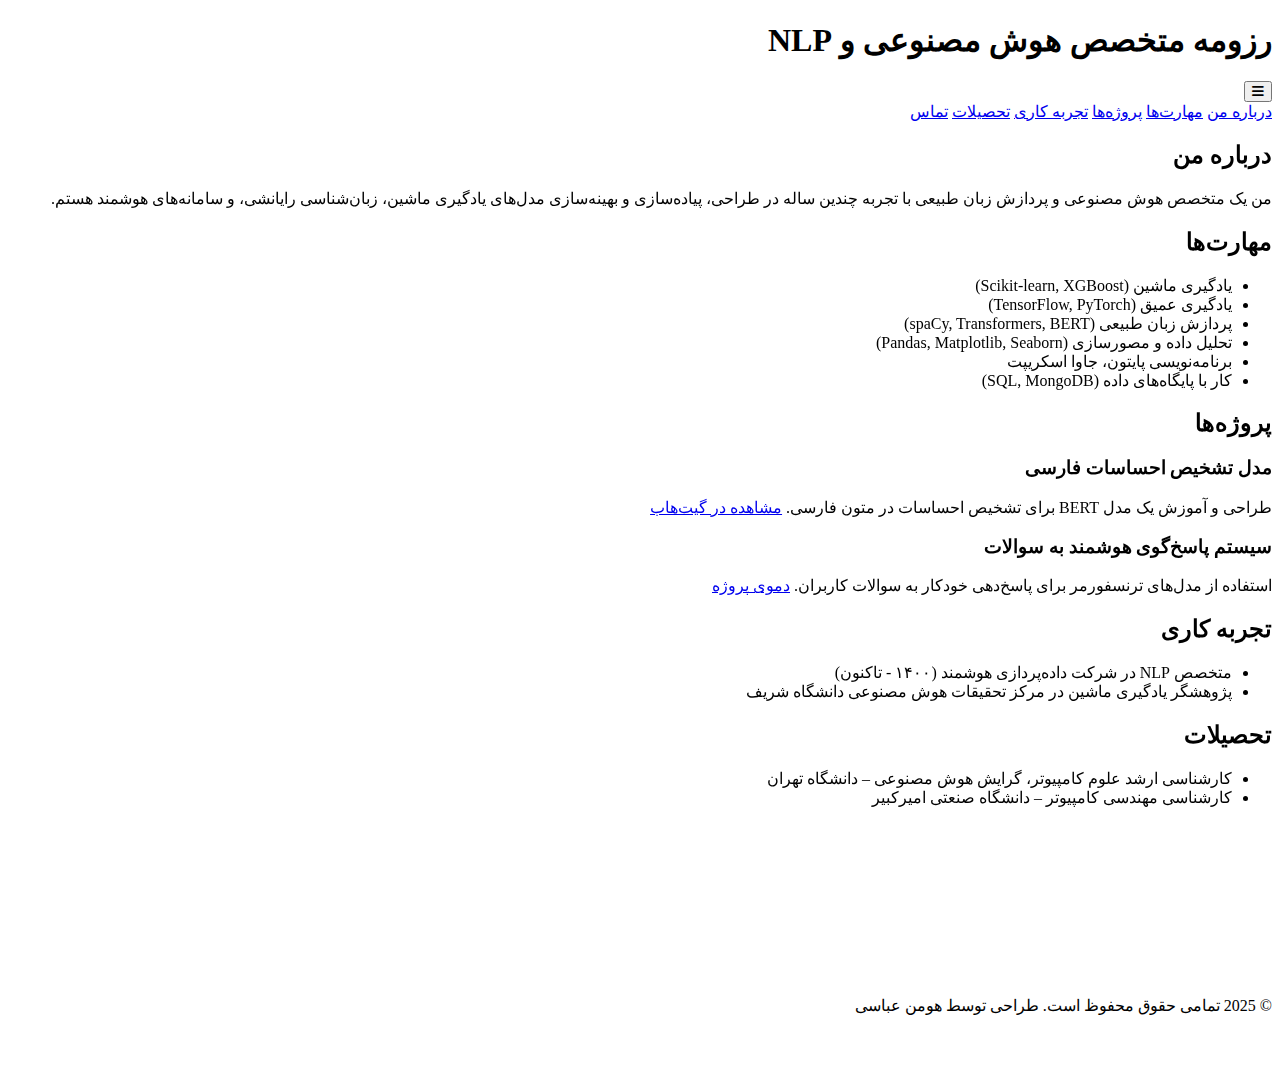
==== index.html @ de54b776 "Update index.html" ====
<!DOCTYPE html>
<html lang="fa" dir="rtl">
<head>
  <meta charset="UTF-8">
  <meta name="viewport" content="width=device-width, initial-scale=1.0">
  <meta name="description" content="رزومه حرفه‌ای متخصص هوش مصنوعی و پردازش زبان طبیعی">
  <meta name="keywords" content="رزومه، هوش مصنوعی، NLP، پردازش زبان طبیعی، متخصص">
  <meta name="author" content="متخصص هوش مصنوعی و NLP">
  <title>رزومه من | متخصص هوش مصنوعی و NLP</title>
  <link rel="icon" href="favicon.png" type="image/png">
  <link rel="stylesheet" href="./assets/css/styles.css">
  <link rel="stylesheet" href="https://cdnjs.cloudflare.com/ajax/libs/font-awesome/6.0.0/css/all.min.css">
  <link rel="stylesheet" href="https://unpkg.com/aos@2.3.1/dist/aos.css">
</head>
<body>
  <header>
    <div class="container">
      <h1>رزومه متخصص هوش مصنوعی و NLP</h1>
      <button class="menu-toggle" aria-label="باز کردن منو">
        <i class="fas fa-bars"></i>
      </button>
      <nav>
        <a href="#about">درباره من</a>
        <a href="#skills">مهارت‌ها</a>
        <a href="#projects">پروژه‌ها</a>
        <a href="#experience">تجربه کاری</a>
        <a href="#education">تحصیلات</a>
        <a href="#contact">تماس</a>
      </nav>
    </div>
  </header>

  <main>
    <section id="about" class="section" data-aos="fade-up">
      <div class="container">
        <h2>درباره من</h2>
        <p>من یک متخصص هوش مصنوعی و پردازش زبان طبیعی با تجربه چندین ساله در طراحی، پیاده‌سازی و بهینه‌سازی مدل‌های یادگیری ماشین، زبان‌شناسی رایانشی، و سامانه‌های هوشمند هستم.</p>
      </div>
    </section>

    <section id="skills" class="section" data-aos="fade-up">
      <div class="container">
        <h2>مهارت‌ها</h2>
        <ul>
          <li>یادگیری ماشین (Scikit-learn, XGBoost)</li>
          <li>یادگیری عمیق (TensorFlow, PyTorch)</li>
          <li>پردازش زبان طبیعی (spaCy, Transformers, BERT)</li>
          <li>تحلیل داده و مصورسازی (Pandas, Matplotlib, Seaborn)</li>
          <li>برنامه‌نویسی پایتون، جاوا اسکریپت</li>
          <li>کار با پایگاه‌های داده (SQL, MongoDB)</li>
        </ul>
      </div>
    </section>

    <section id="projects" class="section" data-aos="fade-up">
      <div class="container">
        <h2>پروژه‌ها</h2>
        <div class="project">
          <h3>مدل تشخیص احساسات فارسی</h3>
          <p>طراحی و آموزش یک مدل BERT برای تشخیص احساسات در متون فارسی. <a href="https://github.com/yourusername/farsi-sentiment-analysis" target="_blank">مشاهده در گیت‌هاب</a></p>
        </div>
        <div class="project">
          <h3>سیستم پاسخ‌گوی هوشمند به سوالات</h3>
          <p>استفاده از مدل‌های ترنسفورمر برای پاسخ‌دهی خودکار به سوالات کاربران. <a href="https://yourdemo.com" target="_blank">دموی پروژه</a></p>
        </div>
      </div>
    </section>

    <section id="experience" class="section" data-aos="fade-up">
      <div class="container">
        <h2>تجربه کاری</h2>
        <ul>
          <li>متخصص NLP در شرکت داده‌پردازی هوشمند (۱۴۰۰ - تاکنون)</li>
          <li>پژوهشگر یادگیری ماشین در مرکز تحقیقات هوش مصنوعی دانشگاه شریف </li>
        </ul>
      </div>
    </section>

    <section id="education" class="section" data-aos="fade-up">
      <div class="container">
        <h2>تحصیلات</h2>
        <ul>
          <li>کارشناسی ارشد علوم کامپیوتر، گرایش هوش مصنوعی – دانشگاه تهران</li>
          <li>کارشناسی مهندسی کامپیوتر – دانشگاه صنعتی امیرکبیر</li>
        </ul>
      </div>
    </section>

    <section id="contact" class="section" data-aos="fade-up">
      <div class="container">
        <h2>تماس با من</h2>
        <form action="https://formspree.io/f/your-form-id" method="POST">
          <input type="text" name="name" placeholder="نام شما" required>
          <input type="email" name="email" placeholder="ایمیل" required>
          <textarea name="message" rows="5" placeholder="پیام شما..." required></textarea>
          <button type="submit">ارسال پیام</button>
        </form>
        <div class="socials">
          <a href="https://linkedin.com/in/yourprofile" target="_blank"><i class="fab fa-linkedin"></i></a>
          <a href="https://github.com/yourusername" target="_blank"><i class="fab fa-github"></i></a>
          <a href="https://twitter.com/yourusername" target="_blank"><i class="fab fa-twitter"></i></a>
        </div>
      </div>
    </section>
  </main>

  <footer>
    <div class="container">
      <p>© 2025 تمامی حقوق محفوظ است. طراحی توسط هومن عباسی</p>
    </div>
  </footer>

  <script src="https://unpkg.com/aos@2.3.1/dist/aos.js"></script>
  <script>
    AOS.init();
    const toggle = document.querySelector('.menu-toggle');
    const nav = document.querySelector('nav');
    toggle.addEventListener('click', () => {
      nav.classList.toggle('active');
    });
  </script>
</body>
</html>
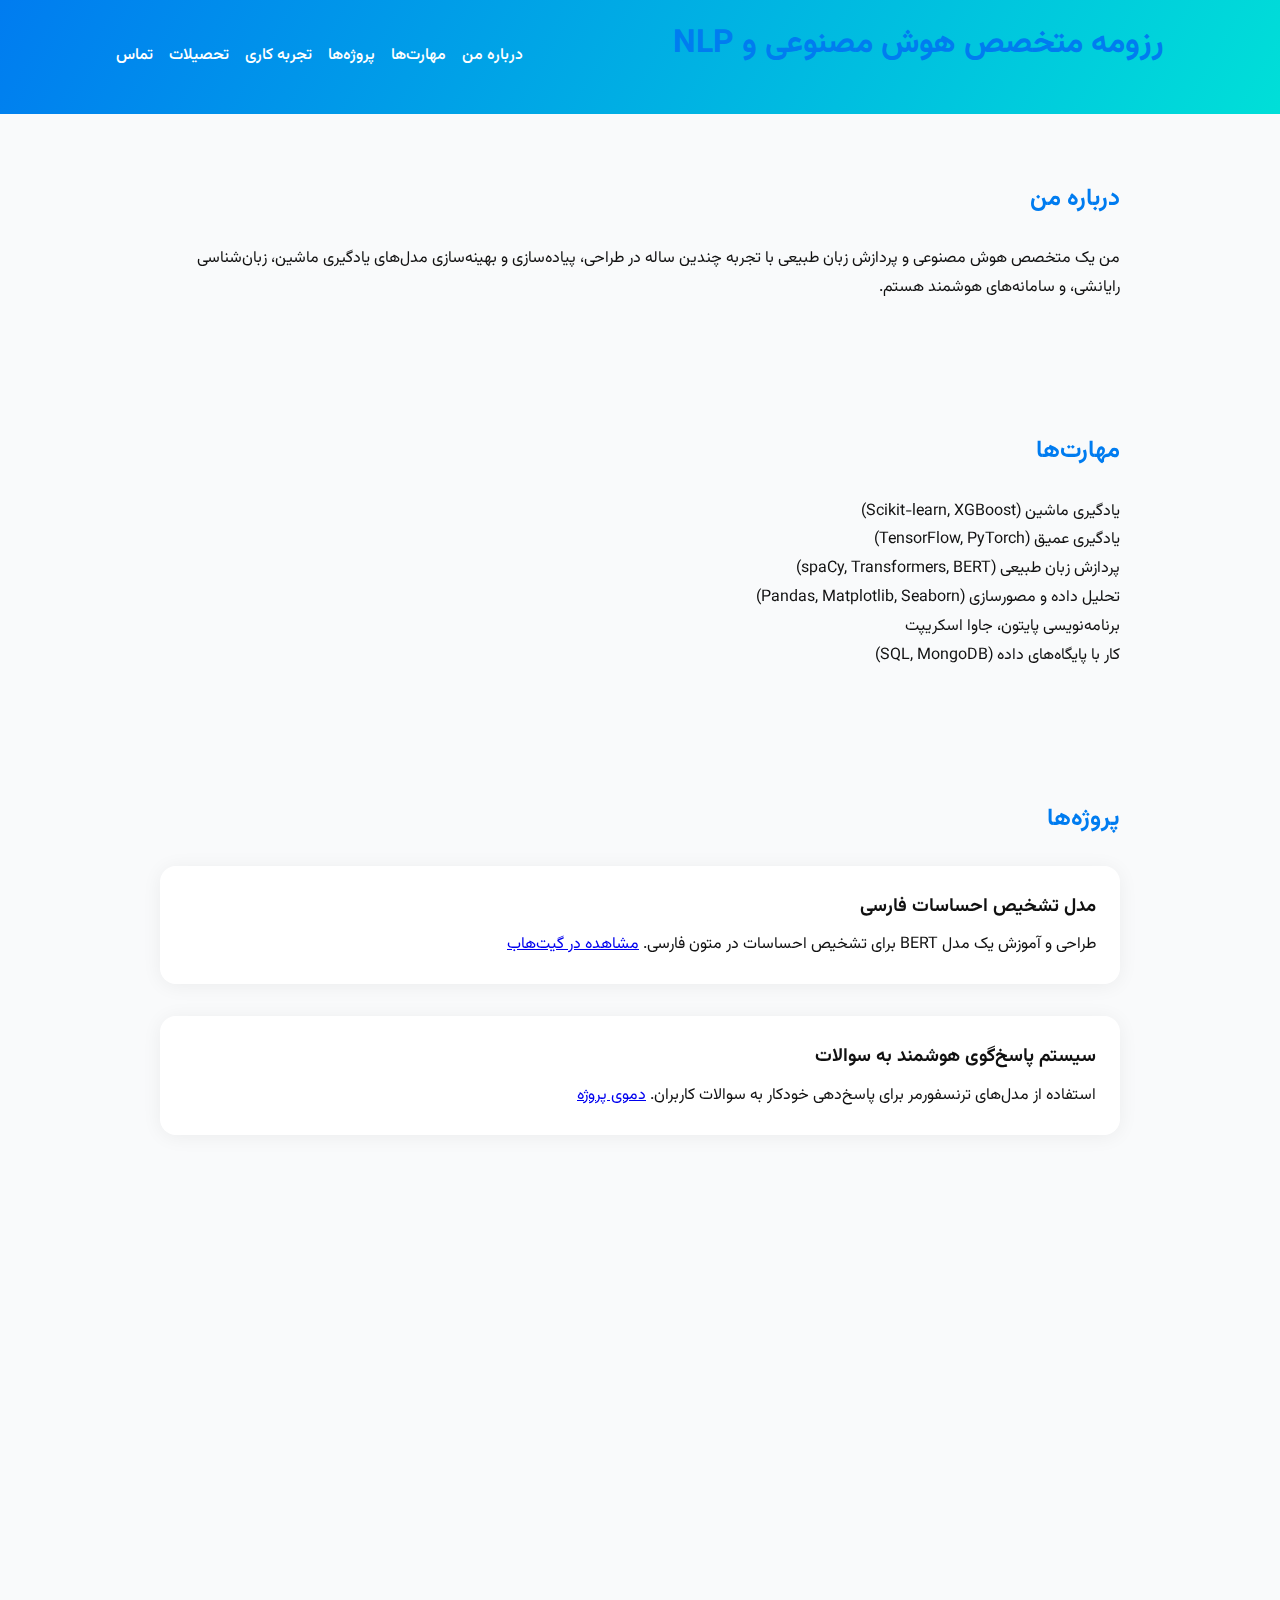
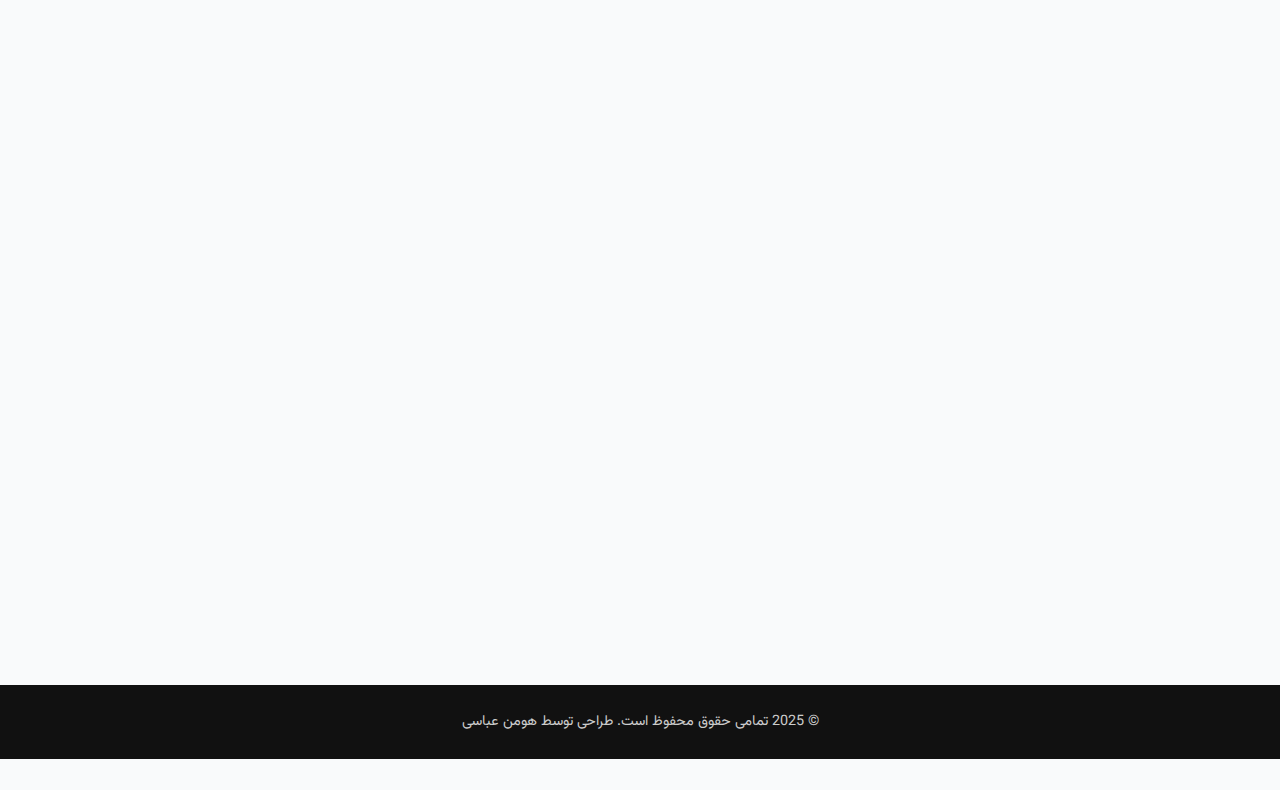
==== commit 0a584d12: "Update index.html" ====
--- a/index.html
+++ b/index.html
@@ -8,7 +8,7 @@
   <meta name="author" content="متخصص هوش مصنوعی و NLP">
   <title>رزومه من | متخصص هوش مصنوعی و NLP</title>
   <link rel="icon" href="favicon.png" type="image/png">
-  <link rel="stylesheet" href="./assets/css/styles.css">
+  <link rel="stylesheet" href="./assets/css/style.css">
   <link rel="stylesheet" href="https://cdnjs.cloudflare.com/ajax/libs/font-awesome/6.0.0/css/all.min.css">
   <link rel="stylesheet" href="https://unpkg.com/aos@2.3.1/dist/aos.css">
 </head>
--- a/assets/css/style.css
+++ b/assets/css/style.css
@@ -0,0 +1,162 @@
+@import url('https://fonts.googleapis.com/css2?family=Vazirmatn:wght@300;500;700&display=swap');
+
+* {
+  margin: 0;
+  padding: 0;
+  box-sizing: border-box;
+  direction: rtl;
+}
+
+body {
+  font-family: 'Vazirmatn', sans-serif;
+  line-height: 1.8;
+  background: #f9fafb;
+  color: #111;
+  overflow-x: hidden;
+}
+
+header {
+  background: linear-gradient(120deg, #007cf0, #00dfd8);
+  color: white;
+  padding: 1rem 0;
+  position: sticky;
+  top: 0;
+  z-index: 1000;
+}
+
+header .container {
+  display: flex;
+  justify-content: space-between;
+  align-items: center;
+  max-width: 1080px;
+  margin: auto;
+  padding: 0 1rem;
+}
+
+.menu-toggle {
+  background: none;
+  border: none;
+  color: white;
+  font-size: 1.5rem;
+  display: none;
+}
+
+nav {
+  display: flex;
+  gap: 1rem;
+}
+
+nav a {
+  color: white;
+  text-decoration: none;
+  font-weight: 500;
+  transition: color 0.3s ease;
+}
+
+nav a:hover {
+  color: #000;
+}
+
+.section {
+  padding: 4rem 1rem;
+}
+
+.container {
+  max-width: 960px;
+  margin: auto;
+}
+
+h1, h2 {
+  margin-bottom: 1.5rem;
+  color: #007cf0;
+}
+
+ul {
+  list-style: none;
+  padding: 0;
+}
+
+.project {
+  background: #fff;
+  padding: 1.5rem;
+  border-radius: 16px;
+  box-shadow: 0 2px 20px rgba(0,0,0,0.06);
+  margin-bottom: 2rem;
+}
+
+.project h3 {
+  margin-bottom: 0.5rem;
+}
+
+form {
+  display: flex;
+  flex-direction: column;
+  gap: 1rem;
+}
+
+input, textarea {
+  padding: 0.75rem;
+  border-radius: 8px;
+  border: 1px solid #ccc;
+  font-size: 1rem;
+}
+
+button {
+  padding: 0.75rem;
+  background: #007cf0;
+  color: white;
+  border: none;
+  border-radius: 8px;
+  font-size: 1rem;
+  transition: background 0.3s ease;
+  cursor: pointer;
+}
+
+button:hover {
+  background: #005fcc;
+}
+
+.socials {
+  margin-top: 1rem;
+}
+
+.socials a {
+  font-size: 1.5rem;
+  color: #007cf0;
+  margin-left: 1rem;
+  transition: color 0.3s ease;
+}
+
+.socials a:hover {
+  color: #005fcc;
+}
+
+footer {
+  background: #111;
+  color: #ccc;
+  padding: 1.5rem 0;
+  text-align: center;
+  font-size: 0.9rem;
+}
+
+/* Responsive */
+@media screen and (max-width: 768px) {
+  nav {
+    display: none;
+    flex-direction: column;
+    background: #007cf0;
+    position: absolute;
+    top: 60px;
+    right: 0;
+    width: 100%;
+    padding: 1rem;
+  }
+
+  nav.active {
+    display: flex;
+  }
+
+  .menu-toggle {
+    display: block;
+  }
+}
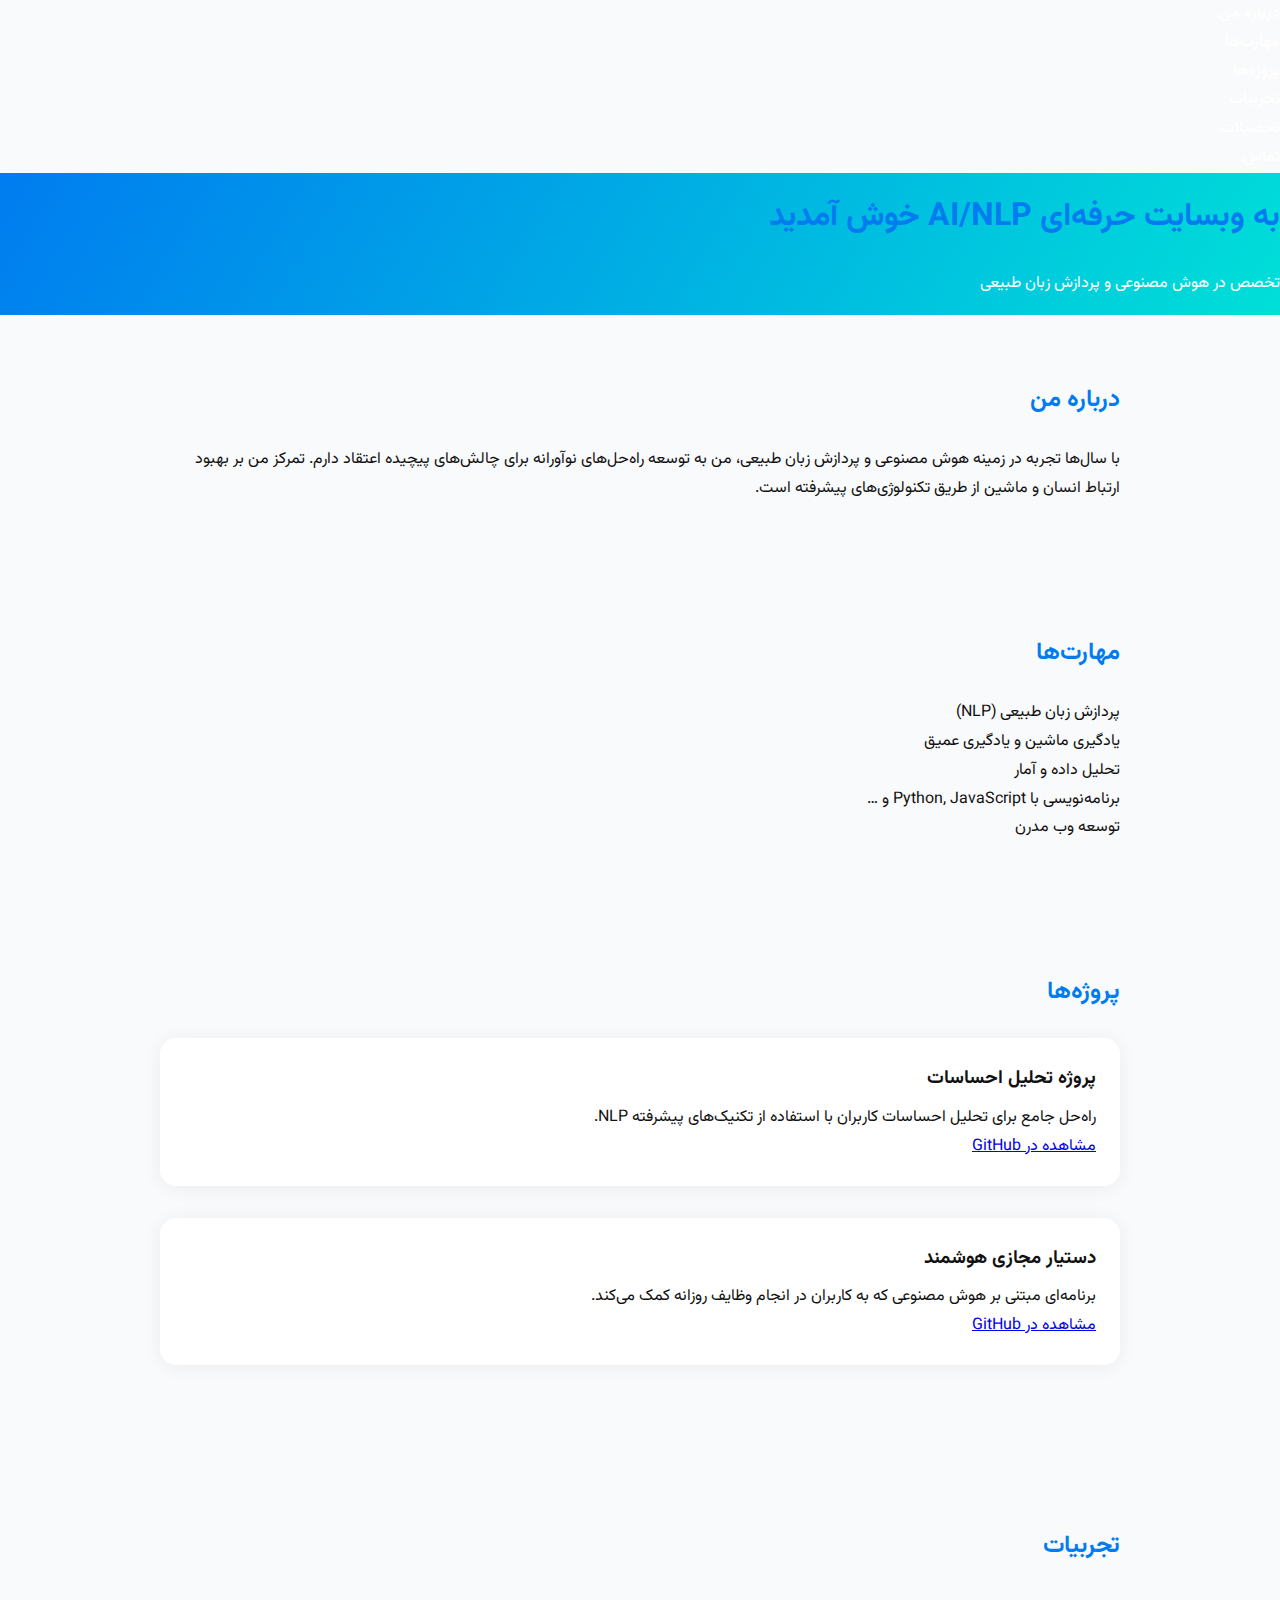
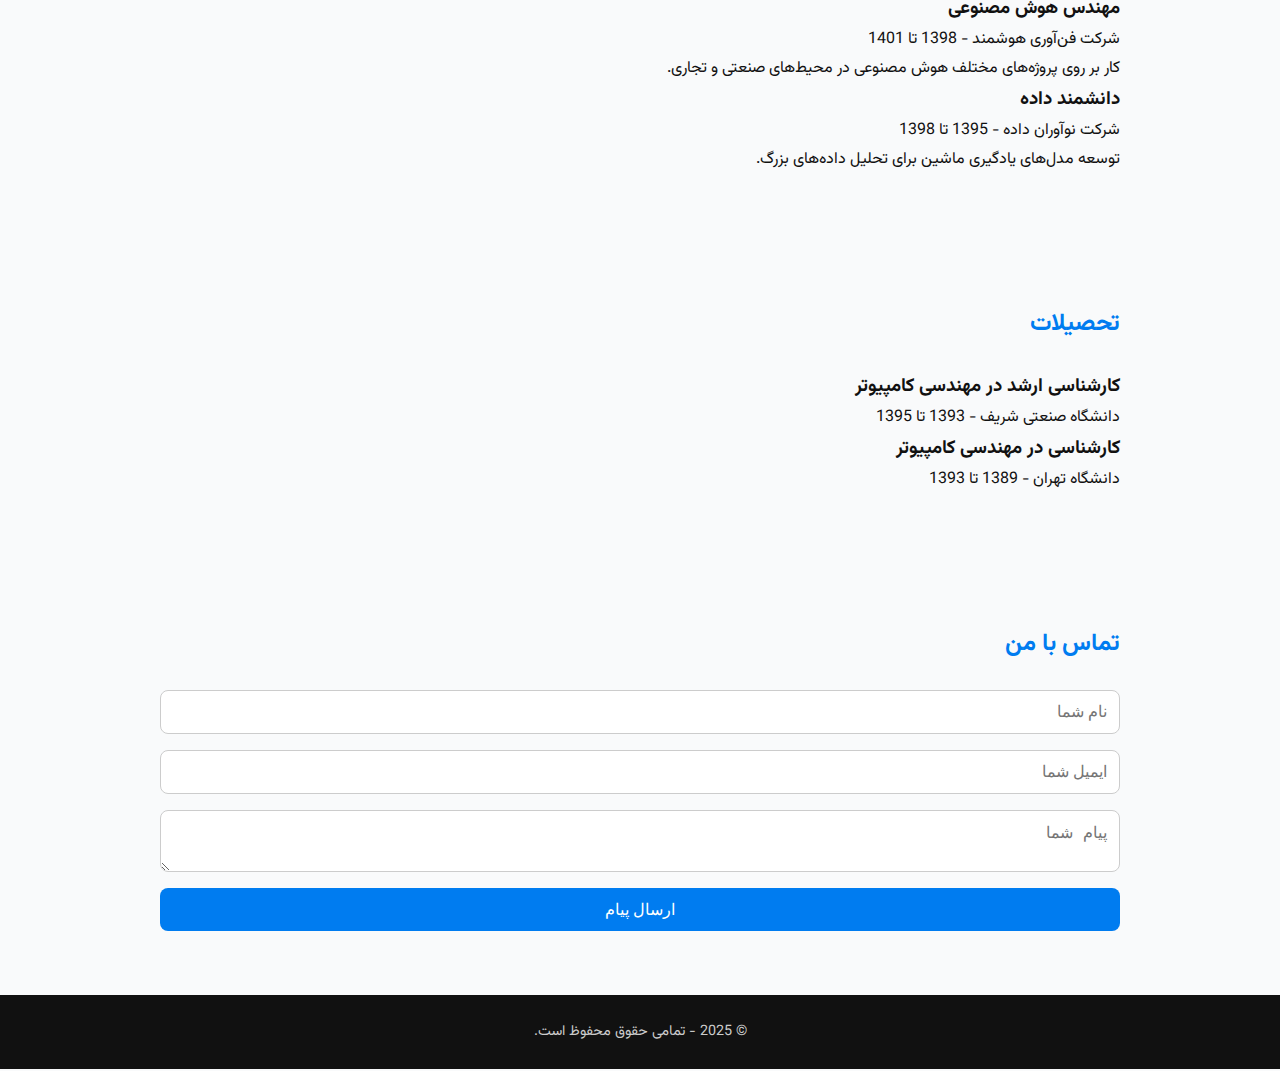
==== commit e2f98d39: "Update index.html" ====
--- a/index.html
+++ b/index.html
@@ -1,123 +1,124 @@
-<!DOCTYPE html>
+
+  <!DOCTYPE html>
 <html lang="fa" dir="rtl">
 <head>
   <meta charset="UTF-8">
   <meta name="viewport" content="width=device-width, initial-scale=1.0">
-  <meta name="description" content="رزومه حرفه‌ای متخصص هوش مصنوعی و پردازش زبان طبیعی">
-  <meta name="keywords" content="رزومه، هوش مصنوعی، NLP، پردازش زبان طبیعی، متخصص">
-  <meta name="author" content="متخصص هوش مصنوعی و NLP">
-  <title>رزومه من | متخصص هوش مصنوعی و NLP</title>
-  <link rel="icon" href="favicon.png" type="image/png">
+  <meta name="description" content="وبسایت رزومه تخصصی در زمینه هوش مصنوعی و پردازش زبان طبیعی">
+  <title>رزومه - تخصص AI/NLP</title>
   <link rel="stylesheet" href="./assets/css/style.css">
-  <link rel="stylesheet" href="https://cdnjs.cloudflare.com/ajax/libs/font-awesome/6.0.0/css/all.min.css">
-  <link rel="stylesheet" href="https://unpkg.com/aos@2.3.1/dist/aos.css">
 </head>
 <body>
-  <header>
-    <div class="container">
-      <h1>رزومه متخصص هوش مصنوعی و NLP</h1>
-      <button class="menu-toggle" aria-label="باز کردن منو">
-        <i class="fas fa-bars"></i>
-      </button>
-      <nav>
-        <a href="#about">درباره من</a>
-        <a href="#skills">مهارت‌ها</a>
-        <a href="#projects">پروژه‌ها</a>
-        <a href="#experience">تجربه کاری</a>
-        <a href="#education">تحصیلات</a>
-        <a href="#contact">تماس</a>
-      </nav>
+  <!-- نوار ناوبری -->
+  <nav id="navbar">
+    <ul>
+      <li><a href="#about">درباره من</a></li>
+      <li><a href="#skills">مهارت‌ها</a></li>
+      <li><a href="#projects">پروژه‌ها</a></li>
+      <li><a href="#experience">تجربیات</a></li>
+      <li><a href="#education">تحصیلات</a></li>
+      <li><a href="#contact">تماس</a></li>
+    </ul>
+  </nav>
+
+  <!-- بخش Header با افکت Parallax -->
+  <header id="header">
+    <div class="header-content">
+      <h1>به وبسایت حرفه‌ای AI/NLP خوش آمدید</h1>
+      <p>تخصص در هوش مصنوعی و پردازش زبان طبیعی</p>
     </div>
   </header>
 
-  <main>
-    <section id="about" class="section" data-aos="fade-up">
-      <div class="container">
-        <h2>درباره من</h2>
-        <p>من یک متخصص هوش مصنوعی و پردازش زبان طبیعی با تجربه چندین ساله در طراحی، پیاده‌سازی و بهینه‌سازی مدل‌های یادگیری ماشین، زبان‌شناسی رایانشی، و سامانه‌های هوشمند هستم.</p>
+  <!-- بخش درباره من -->
+  <section id="about" class="section fade-in">
+    <div class="container">
+      <h2>درباره من</h2>
+      <p>با سال‌ها تجربه در زمینه هوش مصنوعی و پردازش زبان طبیعی، من به توسعه راه‌حل‌های نوآورانه برای چالش‌های پیچیده اعتقاد دارم. تمرکز من بر بهبود ارتباط انسان و ماشین از طریق تکنولوژی‌های پیشرفته است.</p>
+    </div>
+  </section>
+
+  <!-- بخش مهارت‌ها -->
+  <section id="skills" class="section fade-in">
+    <div class="container">
+      <h2>مهارت‌ها</h2>
+      <ul>
+        <li>پردازش زبان طبیعی (NLP)</li>
+        <li>یادگیری ماشین و یادگیری عمیق</li>
+        <li>تحلیل داده و آمار</li>
+        <li>برنامه‌نویسی با Python, JavaScript و …</li>
+        <li>توسعه وب مدرن</li>
+      </ul>
+    </div>
+  </section>
+
+  <!-- بخش پروژه‌ها -->
+  <section id="projects" class="section fade-in">
+    <div class="container">
+      <h2>پروژه‌ها</h2>
+      <div class="project">
+        <h3>پروژه تحلیل احساسات</h3>
+        <p>راه‌حل جامع برای تحلیل احساسات کاربران با استفاده از تکنیک‌های پیشرفته NLP.</p>
+        <a href="https://github.com/username/project1" target="_blank">مشاهده در GitHub</a>
       </div>
-    </section>
+      <div class="project">
+        <h3>دستیار مجازی هوشمند</h3>
+        <p>برنامه‌ای مبتنی بر هوش مصنوعی که به کاربران در انجام وظایف روزانه کمک می‌کند.</p>
+        <a href="https://github.com/username/project2" target="_blank">مشاهده در GitHub</a>
+      </div>
+    </div>
+  </section>
 
-    <section id="skills" class="section" data-aos="fade-up">
-      <div class="container">
-        <h2>مهارت‌ها</h2>
-        <ul>
-          <li>یادگیری ماشین (Scikit-learn, XGBoost)</li>
-          <li>یادگیری عمیق (TensorFlow, PyTorch)</li>
-          <li>پردازش زبان طبیعی (spaCy, Transformers, BERT)</li>
-          <li>تحلیل داده و مصورسازی (Pandas, Matplotlib, Seaborn)</li>
-          <li>برنامه‌نویسی پایتون، جاوا اسکریپت</li>
-          <li>کار با پایگاه‌های داده (SQL, MongoDB)</li>
-        </ul>
+  <!-- بخش تجربیات -->
+  <section id="experience" class="section fade-in">
+    <div class="container">
+      <h2>تجربیات</h2>
+      <div class="experience-item">
+        <h3>مهندس هوش مصنوعی</h3>
+        <span>شرکت فن‌آوری هوشمند - 1398 تا 1401</span>
+        <p>کار بر روی پروژه‌های مختلف هوش مصنوعی در محیط‌های صنعتی و تجاری.</p>
       </div>
-    </section>
+      <div class="experience-item">
+        <h3>دانشمند داده</h3>
+        <span>شرکت نوآوران داده - 1395 تا 1398</span>
+        <p>توسعه مدل‌های یادگیری ماشین برای تحلیل داده‌های بزرگ.</p>
+      </div>
+    </div>
+  </section>
 
-    <section id="projects" class="section" data-aos="fade-up">
-      <div class="container">
-        <h2>پروژه‌ها</h2>
-        <div class="project">
-          <h3>مدل تشخیص احساسات فارسی</h3>
-          <p>طراحی و آموزش یک مدل BERT برای تشخیص احساسات در متون فارسی. <a href="https://github.com/yourusername/farsi-sentiment-analysis" target="_blank">مشاهده در گیت‌هاب</a></p>
-        </div>
-        <div class="project">
-          <h3>سیستم پاسخ‌گوی هوشمند به سوالات</h3>
-          <p>استفاده از مدل‌های ترنسفورمر برای پاسخ‌دهی خودکار به سوالات کاربران. <a href="https://yourdemo.com" target="_blank">دموی پروژه</a></p>
-        </div>
+  <!-- بخش تحصیلات -->
+  <section id="education" class="section fade-in">
+    <div class="container">
+      <h2>تحصیلات</h2>
+      <div class="education-item">
+        <h3>کارشناسی ارشد در مهندسی کامپیوتر</h3>
+        <span>دانشگاه صنعتی شریف - 1393 تا 1395</span>
       </div>
-    </section>
+      <div class="education-item">
+        <h3>کارشناسی در مهندسی کامپیوتر</h3>
+        <span>دانشگاه تهران - 1389 تا 1393</span>
+      </div>
+    </div>
+  </section>
 
-    <section id="experience" class="section" data-aos="fade-up">
-      <div class="container">
-        <h2>تجربه کاری</h2>
-        <ul>
-          <li>متخصص NLP در شرکت داده‌پردازی هوشمند (۱۴۰۰ - تاکنون)</li>
-          <li>پژوهشگر یادگیری ماشین در مرکز تحقیقات هوش مصنوعی دانشگاه شریف </li>
-        </ul>
-      </div>
-    </section>
+  <!-- بخش تماس -->
+  <section id="contact" class="section fade-in">
+    <div class="container">
+      <h2>تماس با من</h2>
+      <form id="contact-form">
+        <input type="text" id="name" name="name" placeholder="نام شما" required>
+        <input type="email" id="email" name="email" placeholder="ایمیل شما" required>
+        <textarea id="message" name="message" placeholder="پیام شما" required></textarea>
+        <button type="submit">ارسال پیام</button>
+      </form>
+      <div id="form-response"></div>
+    </div>
+  </section>
 
-    <section id="education" class="section" data-aos="fade-up">
-      <div class="container">
-        <h2>تحصیلات</h2>
-        <ul>
-          <li>کارشناسی ارشد علوم کامپیوتر، گرایش هوش مصنوعی – دانشگاه تهران</li>
-          <li>کارشناسی مهندسی کامپیوتر – دانشگاه صنعتی امیرکبیر</li>
-        </ul>
-      </div>
-    </section>
-
-    <section id="contact" class="section" data-aos="fade-up">
-      <div class="container">
-        <h2>تماس با من</h2>
-        <form action="https://formspree.io/f/your-form-id" method="POST">
-          <input type="text" name="name" placeholder="نام شما" required>
-          <input type="email" name="email" placeholder="ایمیل" required>
-          <textarea name="message" rows="5" placeholder="پیام شما..." required></textarea>
-          <button type="submit">ارسال پیام</button>
-        </form>
-        <div class="socials">
-          <a href="https://linkedin.com/in/yourprofile" target="_blank"><i class="fab fa-linkedin"></i></a>
-          <a href="https://github.com/yourusername" target="_blank"><i class="fab fa-github"></i></a>
-          <a href="https://twitter.com/yourusername" target="_blank"><i class="fab fa-twitter"></i></a>
-        </div>
-      </div>
-    </section>
-  </main>
-
+  <!-- فوتر -->
   <footer>
-    <div class="container">
-      <p>© 2025 تمامی حقوق محفوظ است. طراحی توسط هومن عباسی</p>
-    </div>
+    <p>&copy; 2025 - تمامی حقوق محفوظ است.</p>
   </footer>
 
-  <script src="https://unpkg.com/aos@2.3.1/dist/aos.js"></script>
-  <script>
-    AOS.init();
-    const toggle = document.querySelector('.menu-toggle');
-    const nav = document.querySelector('nav');
-    toggle.addEventListener('click', () => {
-      nav.classList.toggle('active');
-    });
-  </script>
+  <script src="./assets/js/script.js"></script>
 </body>
 </html>
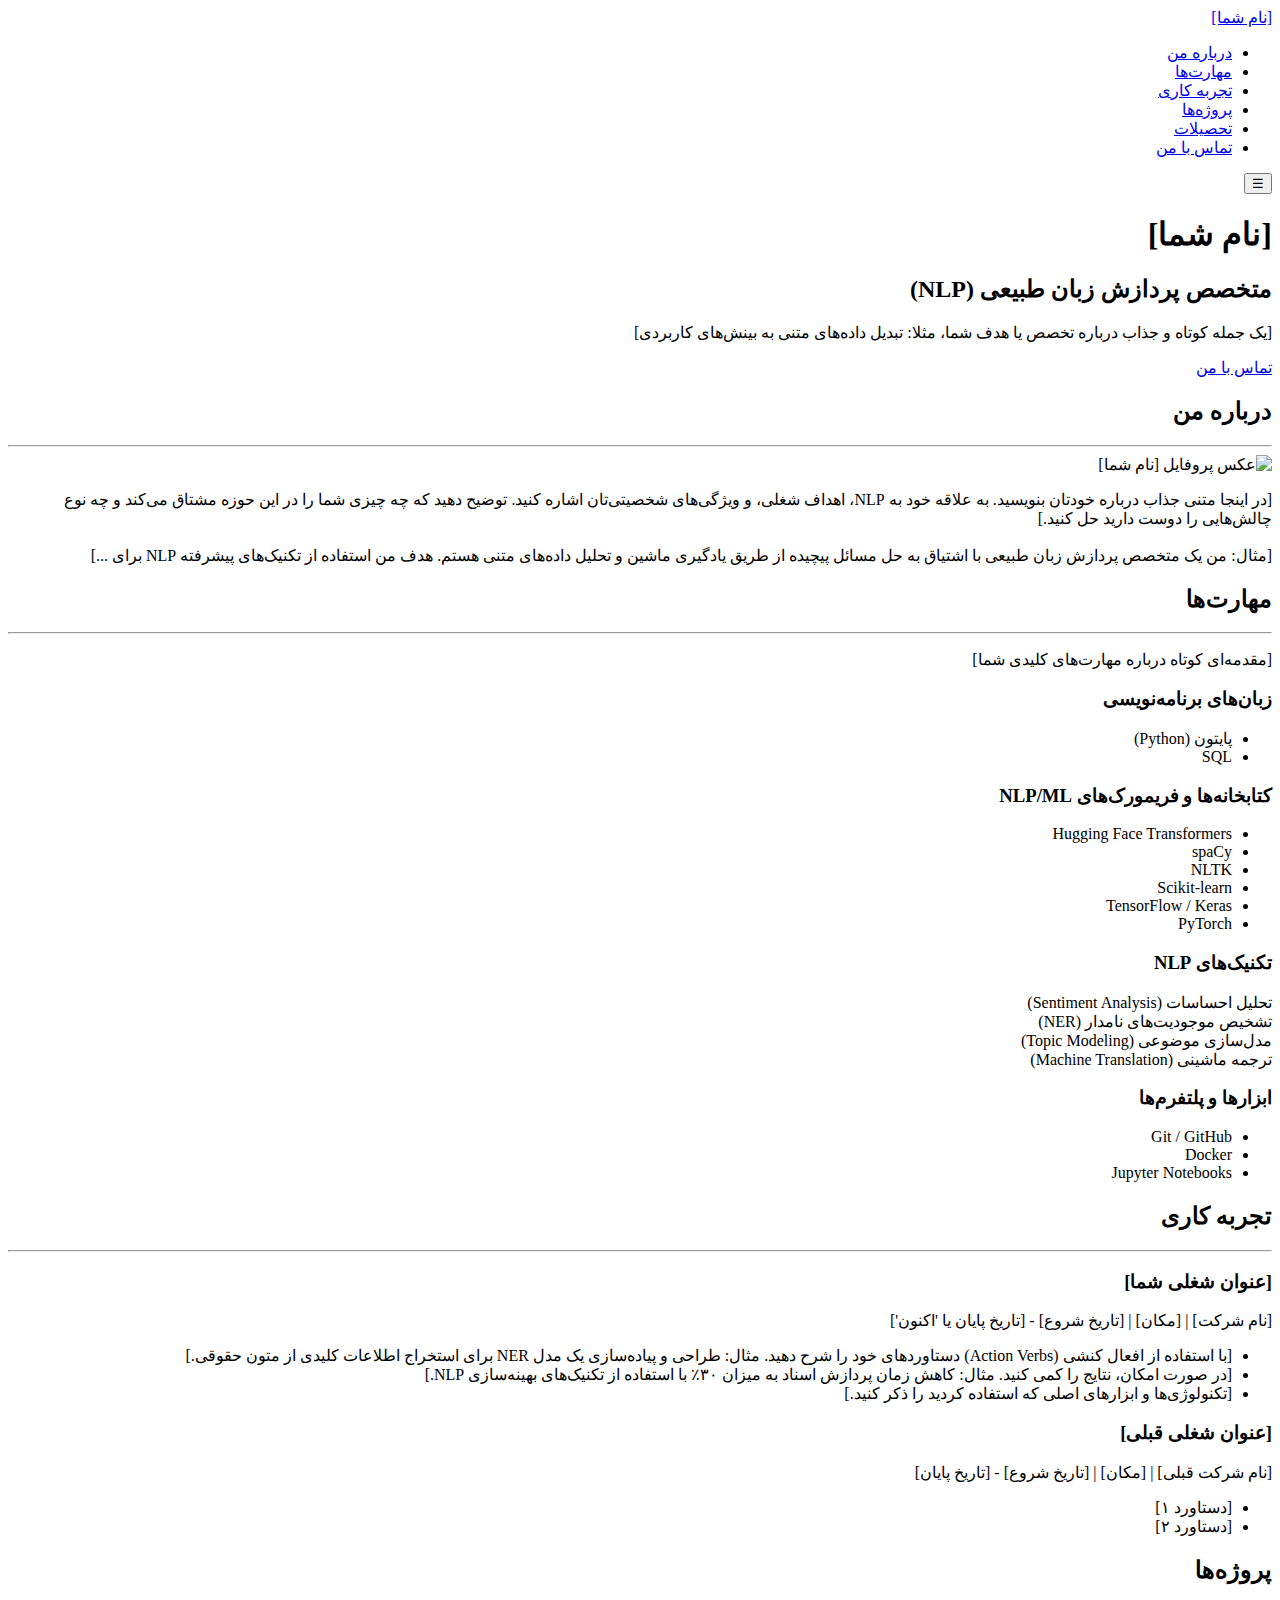
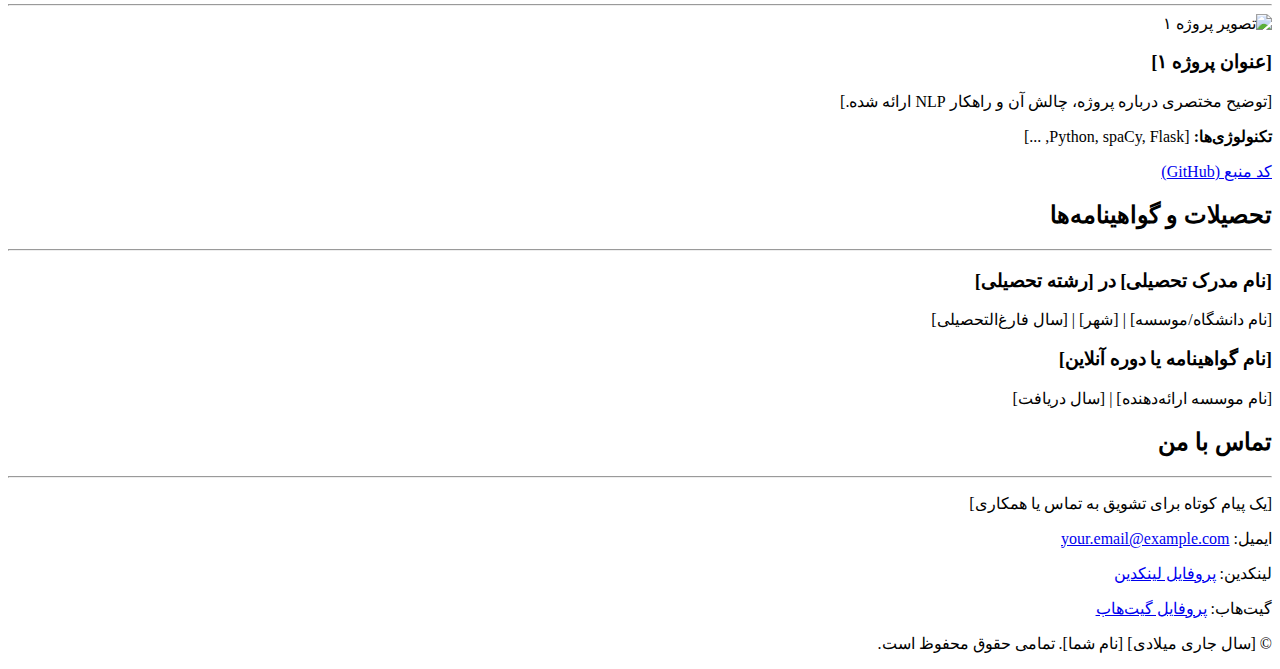
==== commit 2323b852: "Update index.html" ====
--- a/index.html
+++ b/index.html
@@ -1,124 +1,198 @@
+<!DOCTYPE html>
+<html lang="fa" dir="rtl">  <head>
+    <meta charset="UTF-8">
+    <meta name="viewport" content="width=device-width, initial-scale=1.0">
+    <meta name="description" content="رزومه آنلاین [نام شما]، متخصص پردازش زبان طبیعی (NLP). شامل مهارت‌ها، تجربیات کاری، پروژه‌ها و تحصیلات.">
+    <meta name="keywords" content="رزومه, NLP, پردازش زبان طبیعی, یادگیری ماشین, پایتون, [نام شما], هوش مصنوعی">
+    <title>رزومه [نام شما] - متخصص NLP</title>
+    <link rel="stylesheet" href="https://cdn.jsdelivr.net/gh/rastikerdar/vazirmatn@v33.003/Vazirmatn-font-face.css"> <link rel="stylesheet" href="style.css">
+    </head>
 
-  <!DOCTYPE html>
-<html lang="fa" dir="rtl">
-<head>
-  <meta charset="UTF-8">
-  <meta name="viewport" content="width=device-width, initial-scale=1.0">
-  <meta name="description" content="وبسایت رزومه تخصصی در زمینه هوش مصنوعی و پردازش زبان طبیعی">
-  <title>رزومه - تخصص AI/NLP</title>
-  <link rel="stylesheet" href="./assets/css/style.css">
-</head>
 <body>
-  <!-- نوار ناوبری -->
-  <nav id="navbar">
-    <ul>
-      <li><a href="#about">درباره من</a></li>
-      <li><a href="#skills">مهارت‌ها</a></li>
-      <li><a href="#projects">پروژه‌ها</a></li>
-      <li><a href="#experience">تجربیات</a></li>
-      <li><a href="#education">تحصیلات</a></li>
-      <li><a href="#contact">تماس</a></li>
-    </ul>
-  </nav>
 
-  <!-- بخش Header با افکت Parallax -->
-  <header id="header">
-    <div class="header-content">
-      <h1>به وبسایت حرفه‌ای AI/NLP خوش آمدید</h1>
-      <p>تخصص در هوش مصنوعی و پردازش زبان طبیعی</p>
-    </div>
-  </header>
+    <header id="header">
+        <nav>
+            <div class="container">
+                <a href="#" class="logo">[نام شما]</a>
+                <ul class="nav-links">
+                    <li><a href="#about">درباره من</a></li>
+                    <li><a href="#skills">مهارت‌ها</a></li>
+                    <li><a href="#experience">تجربه کاری</a></li>
+                    <li><a href="#projects">پروژه‌ها</a></li>
+                    <li><a href="#education">تحصیلات</a></li>
+                    <li><a href="#contact">تماس با من</a></li>
+                </ul>
+                <button class="menu-toggle">☰</button>
+            </div>
+        </nav>
+    </header>
 
-  <!-- بخش درباره من -->
-  <section id="about" class="section fade-in">
-    <div class="container">
-      <h2>درباره من</h2>
-      <p>با سال‌ها تجربه در زمینه هوش مصنوعی و پردازش زبان طبیعی، من به توسعه راه‌حل‌های نوآورانه برای چالش‌های پیچیده اعتقاد دارم. تمرکز من بر بهبود ارتباط انسان و ماشین از طریق تکنولوژی‌های پیشرفته است.</p>
-    </div>
-  </section>
+    <main>
+        <section id="hero" class="hero-section">
+            <div class="container">
+                <h1>[نام شما]</h1>
+                <h2>متخصص پردازش زبان طبیعی (NLP)</h2>
+                <p class="tagline">[یک جمله کوتاه و جذاب درباره تخصص یا هدف شما، مثلا: تبدیل داده‌های متنی به بینش‌های کاربردی]</p>
+                <a href="#contact" class="btn btn-primary">تماس با من</a>
+                </div>
+        </section>
 
-  <!-- بخش مهارت‌ها -->
-  <section id="skills" class="section fade-in">
-    <div class="container">
-      <h2>مهارت‌ها</h2>
-      <ul>
-        <li>پردازش زبان طبیعی (NLP)</li>
-        <li>یادگیری ماشین و یادگیری عمیق</li>
-        <li>تحلیل داده و آمار</li>
-        <li>برنامه‌نویسی با Python, JavaScript و …</li>
-        <li>توسعه وب مدرن</li>
-      </ul>
-    </div>
-  </section>
+        <section id="about" class="content-section">
+            <div class="container">
+                <h2><i class="fas fa-user"></i> درباره من</h2> <hr/>
+                <div class="about-content">
+                    <img src="assets/images/profile.jpg" alt="عکس پروفایل [نام شما]" class="profile-pic">
+                    <p>
+                        [در اینجا متنی جذاب درباره خودتان بنویسید. به علاقه خود به NLP، اهداف شغلی، و ویژگی‌های شخصیتی‌تان اشاره کنید. توضیح دهید که چه چیزی شما را در این حوزه مشتاق می‌کند و چه نوع چالش‌هایی را دوست دارید حل کنید.]
+                        <br><br>
+                        [مثال: من یک متخصص پردازش زبان طبیعی با اشتیاق به حل مسائل پیچیده از طریق یادگیری ماشین و تحلیل داده‌های متنی هستم. هدف من استفاده از تکنیک‌های پیشرفته NLP برای ...]
+                    </p>
+                </div>
+            </div>
+        </section>
 
-  <!-- بخش پروژه‌ها -->
-  <section id="projects" class="section fade-in">
-    <div class="container">
-      <h2>پروژه‌ها</h2>
-      <div class="project">
-        <h3>پروژه تحلیل احساسات</h3>
-        <p>راه‌حل جامع برای تحلیل احساسات کاربران با استفاده از تکنیک‌های پیشرفته NLP.</p>
-        <a href="https://github.com/username/project1" target="_blank">مشاهده در GitHub</a>
-      </div>
-      <div class="project">
-        <h3>دستیار مجازی هوشمند</h3>
-        <p>برنامه‌ای مبتنی بر هوش مصنوعی که به کاربران در انجام وظایف روزانه کمک می‌کند.</p>
-        <a href="https://github.com/username/project2" target="_blank">مشاهده در GitHub</a>
-      </div>
-    </div>
-  </section>
+        <section id="skills" class="content-section bg-light"> <div class="container">
+                <h2><i class="fas fa-cogs"></i> مهارت‌ها</h2> <hr/>
+                <p>[مقدمه‌ای کوتاه درباره مهارت‌های کلیدی شما]</p>
+                <div class="skills-grid">
+                    <div class="skill-category">
+                        <h3>زبان‌های برنامه‌نویسی</h3>
+                        <ul>
+                            <li>پایتون (Python)</li>
+                            <li>SQL</li>
+                            </ul>
+                    </div>
+                    <div class="skill-category">
+                        <h3>کتابخانه‌ها و فریمورک‌های NLP/ML</h3>
+                        <ul>
+                            <li>Hugging Face Transformers</li>
+                            <li>spaCy</li>
+                            <li>NLTK</li>
+                            <li>Scikit-learn</li>
+                            <li>TensorFlow / Keras</li>
+                            <li>PyTorch</li>
+                            </ul>
+                    </div>
+                    <div class="skill-category">
+                        <h3>تکنیک‌های NLP</h3>
+                        <div class="skill-item">
+                            <span class="skill-name">تحلیل احساسات (Sentiment Analysis)</span>
+                            <div class="skill-bar"><div class="skill-level" style="width: 90%;"></div></div>
+                        </div>
+                        <div class="skill-item">
+                            <span class="skill-name">تشخیص موجودیت‌های نامدار (NER)</span>
+                            <div class="skill-bar"><div class="skill-level" style="width: 85%;"></div></div>
+                        </div>
+                        <div class="skill-item">
+                             <span class="skill-name">مدل‌سازی موضوعی (Topic Modeling)</span>
+                            <div class="skill-bar"><div class="skill-level" style="width: 80%;"></div></div>
+                        </div>
+                         <div class="skill-item">
+                             <span class="skill-name">ترجمه ماشینی (Machine Translation)</span>
+                             <div class="skill-bar"><div class="skill-level" style="width: 75%;"></div></div>
+                        </div>
+                        </div>
+                    <div class="skill-category">
+                        <h3>ابزارها و پلتفرم‌ها</h3>
+                        <ul>
+                            <li>Git / GitHub</li>
+                            <li>Docker</li>
+                            <li>Jupyter Notebooks</li>
+                            </ul>
+                    </div>
+                </div>
+                </div>
+        </section>
 
-  <!-- بخش تجربیات -->
-  <section id="experience" class="section fade-in">
-    <div class="container">
-      <h2>تجربیات</h2>
-      <div class="experience-item">
-        <h3>مهندس هوش مصنوعی</h3>
-        <span>شرکت فن‌آوری هوشمند - 1398 تا 1401</span>
-        <p>کار بر روی پروژه‌های مختلف هوش مصنوعی در محیط‌های صنعتی و تجاری.</p>
-      </div>
-      <div class="experience-item">
-        <h3>دانشمند داده</h3>
-        <span>شرکت نوآوران داده - 1395 تا 1398</span>
-        <p>توسعه مدل‌های یادگیری ماشین برای تحلیل داده‌های بزرگ.</p>
-      </div>
-    </div>
-  </section>
+        <section id="experience" class="content-section">
+            <div class="container">
+                <h2><i class="fas fa-briefcase"></i> تجربه کاری</h2> <hr/>
+                <div class="timeline">
+                    <div class="timeline-item">
+                        <div class="timeline-content">
+                            <h3>[عنوان شغلی شما]</h3>
+                            <p class="company">[نام شرکت] | [مکان] | [تاریخ شروع] - [تاریخ پایان یا 'اکنون']</p>
+                            <ul>
+                                <li>[با استفاده از افعال کنشی (Action Verbs) دستاوردهای خود را شرح دهید. مثال: طراحی و پیاده‌سازی یک مدل NER برای استخراج اطلاعات کلیدی از متون حقوقی.]</li>
+                                <li>[در صورت امکان، نتایج را کمی کنید. مثال: کاهش زمان پردازش اسناد به میزان ۳۰٪ با استفاده از تکنیک‌های بهینه‌سازی NLP.]</li>
+                                <li>[تکنولوژی‌ها و ابزارهای اصلی که استفاده کردید را ذکر کنید.]</li>
+                                </ul>
+                        </div>
+                    </div>
+                    <div class="timeline-item">
+                        <div class="timeline-content">
+                            <h3>[عنوان شغلی قبلی]</h3>
+                            <p class="company">[نام شرکت قبلی] | [مکان] | [تاریخ شروع] - [تاریخ پایان]</p>
+                            <ul>
+                                <li>[دستاورد ۱]</li>
+                                <li>[دستاورد ۲]</li>
+                                </ul>
+                        </div>
+                    </div>
+                </div>
+            </div>
+        </section>
 
-  <!-- بخش تحصیلات -->
-  <section id="education" class="section fade-in">
-    <div class="container">
-      <h2>تحصیلات</h2>
-      <div class="education-item">
-        <h3>کارشناسی ارشد در مهندسی کامپیوتر</h3>
-        <span>دانشگاه صنعتی شریف - 1393 تا 1395</span>
-      </div>
-      <div class="education-item">
-        <h3>کارشناسی در مهندسی کامپیوتر</h3>
-        <span>دانشگاه تهران - 1389 تا 1393</span>
-      </div>
-    </div>
-  </section>
+        <section id="projects" class="content-section bg-light">
+            <div class="container">
+                <h2><i class="fas fa-project-diagram"></i> پروژه‌ها</h2> <hr/>
+                <div class="projects-grid">
+                    <div class="project-card">
+                        <img src="assets/images/project1.png" alt="تصویر پروژه ۱">
+                        <div class="project-info">
+                            <h3>[عنوان پروژه ۱]</h3>
+                            <p>[توضیح مختصری درباره پروژه، چالش آن و راهکار NLP ارائه شده.]</p>
+                            <p><strong>تکنولوژی‌ها:</strong> [Python, spaCy, Flask, ...]</p>
+                            <div class="project-links">
+                                <a href="[لینک GitHub Repo]" target="_blank" class="btn btn-secondary">کد منبع (GitHub)</a>
+                                </div>
+                        </div>
+                    </div>
+                    <div class="project-card">
+                        </div>
+                </div>
+            </div>
+        </section>
 
-  <!-- بخش تماس -->
-  <section id="contact" class="section fade-in">
-    <div class="container">
-      <h2>تماس با من</h2>
-      <form id="contact-form">
-        <input type="text" id="name" name="name" placeholder="نام شما" required>
-        <input type="email" id="email" name="email" placeholder="ایمیل شما" required>
-        <textarea id="message" name="message" placeholder="پیام شما" required></textarea>
-        <button type="submit">ارسال پیام</button>
-      </form>
-      <div id="form-response"></div>
-    </div>
-  </section>
+        <section id="education" class="content-section">
+            <div class="container">
+                <h2><i class="fas fa-graduation-cap"></i> تحصیلات و گواهینامه‌ها</h2> <hr/>
+                 <div class="education-item">
+                     <h3>[نام مدرک تحصیلی] در [رشته تحصیلی]</h3>
+                     <p class="institution">[نام دانشگاه/موسسه] | [شهر] | [سال فارغ‌التحصیلی]</p>
+                     </div>
+                  <div class="education-item">
+                     <h3>[نام گواهینامه یا دوره آنلاین]</h3>
+                     <p class="institution">[نام موسسه ارائه‌دهنده] | [سال دریافت]</p>
+                     </div>
+                 </div>
+        </section>
 
-  <!-- فوتر -->
-  <footer>
-    <p>&copy; 2025 - تمامی حقوق محفوظ است.</p>
-  </footer>
+        <section id="contact" class="content-section bg-light">
+            <div class="container">
+                <h2><i class="fas fa-envelope"></i> تماس با من</h2> <hr/>
+                <p>[یک پیام کوتاه برای تشویق به تماس یا همکاری]</p>
+                <div class="contact-info">
+                     <p><i class="fas fa-envelope"></i> ایمیل: <a href="mailto:your.email@example.com">your.email@example.com</a></p>
+                     <p><i class="fab fa-linkedin"></i> لینکدین: <a href="[لینک پروفایل لینکدین شما]" target="_blank">پروفایل لینکدین</a></p>
+                     <p><i class="fab fa-github"></i> گیت‌هاب: <a href="[لینک پروفایل گیت‌هاب شما]" target="_blank">پروفایل گیت‌هاب</a></p>
+                     </div>
 
-  <script src="./assets/js/script.js"></script>
+                </div>
+        </section>
+    </main>
+
+    <footer id="footer">
+        <div class="container">
+            <p>&copy; [سال جاری میلادی] [نام شما]. تمامی حقوق محفوظ است.</p>
+            <div class="social-links">
+                 <a href="[لینک لینکدین]" target="_blank" aria-label="LinkedIn"><i class="fab fa-linkedin"></i></a>
+                 <a href="[لینک گیت‌هاب]" target="_blank" aria-label="GitHub"><i class="fab fa-github"></i></a>
+                 </div>
+        </div>
+    </footer>
+
+    <script src="script.js"></script>
 </body>
+
 </html>
--- a/style.css
+++ b/style.css
@@ -0,0 +1 @@
+
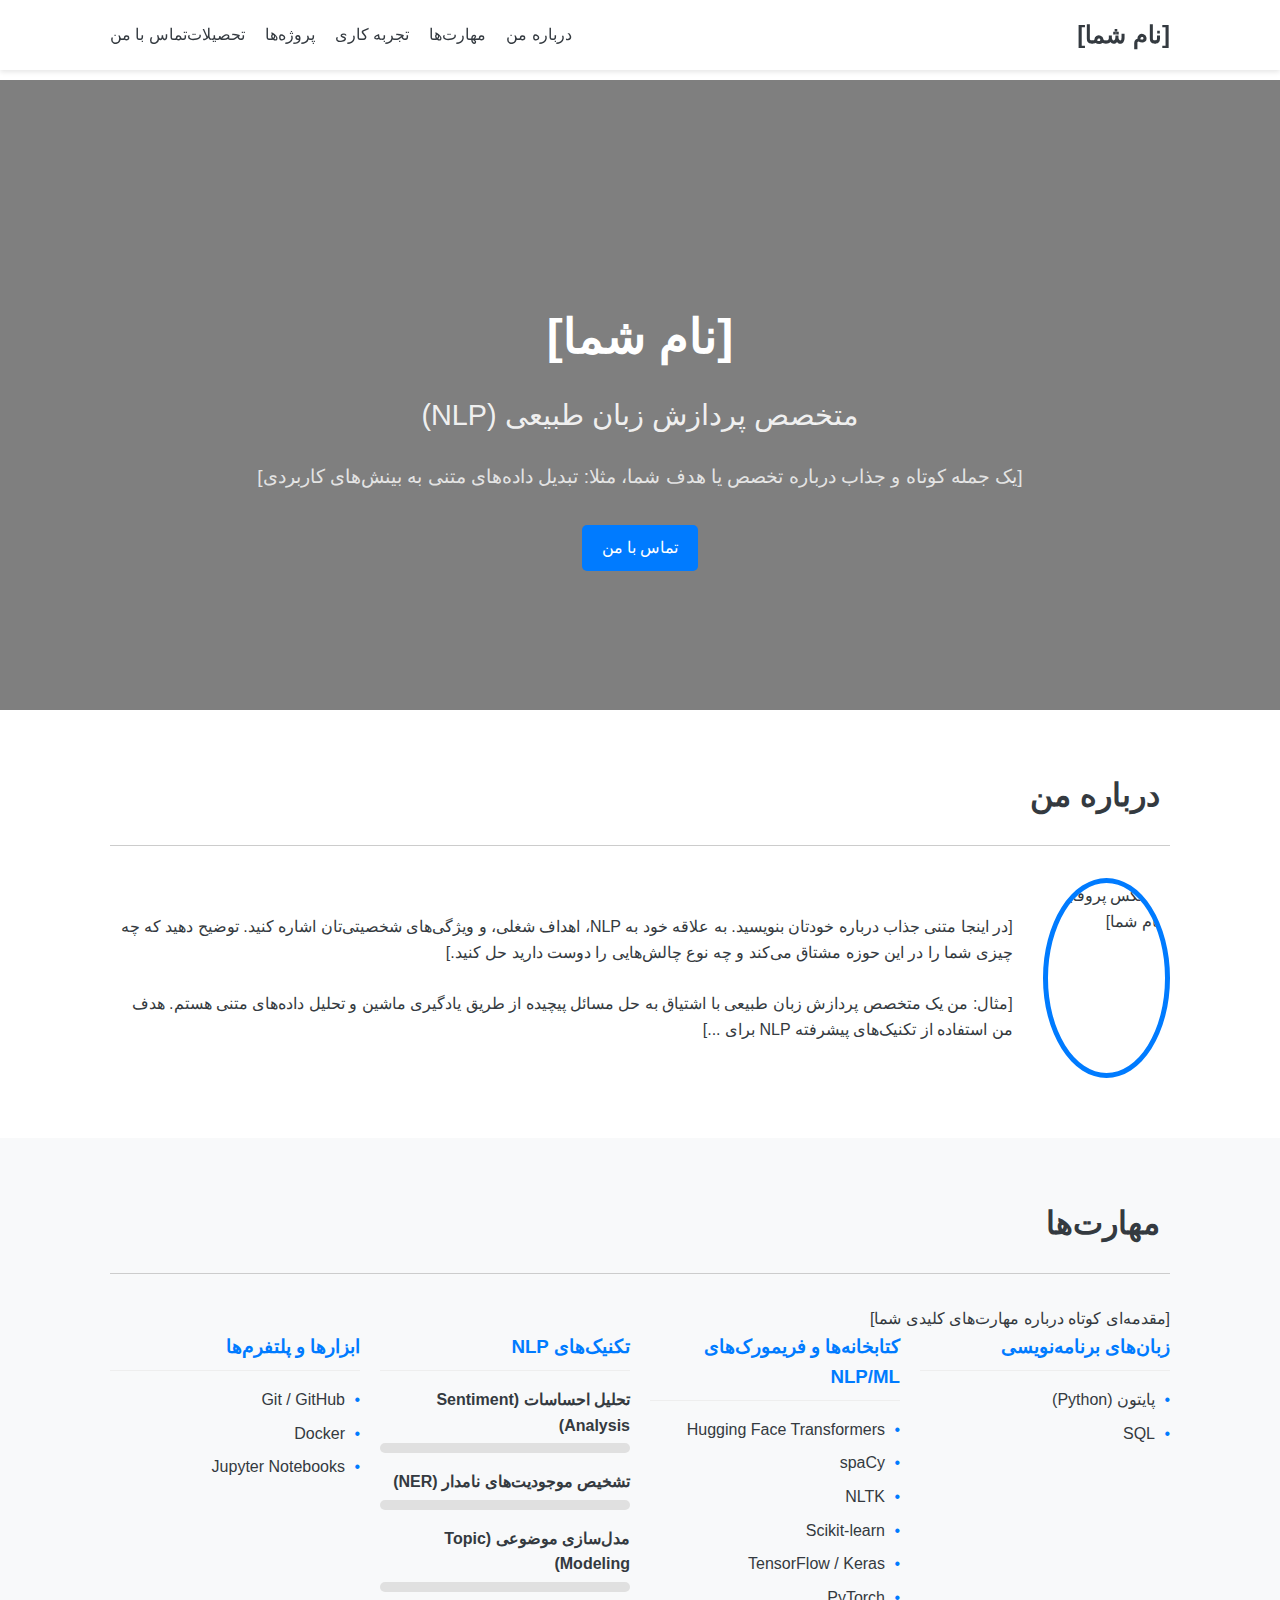
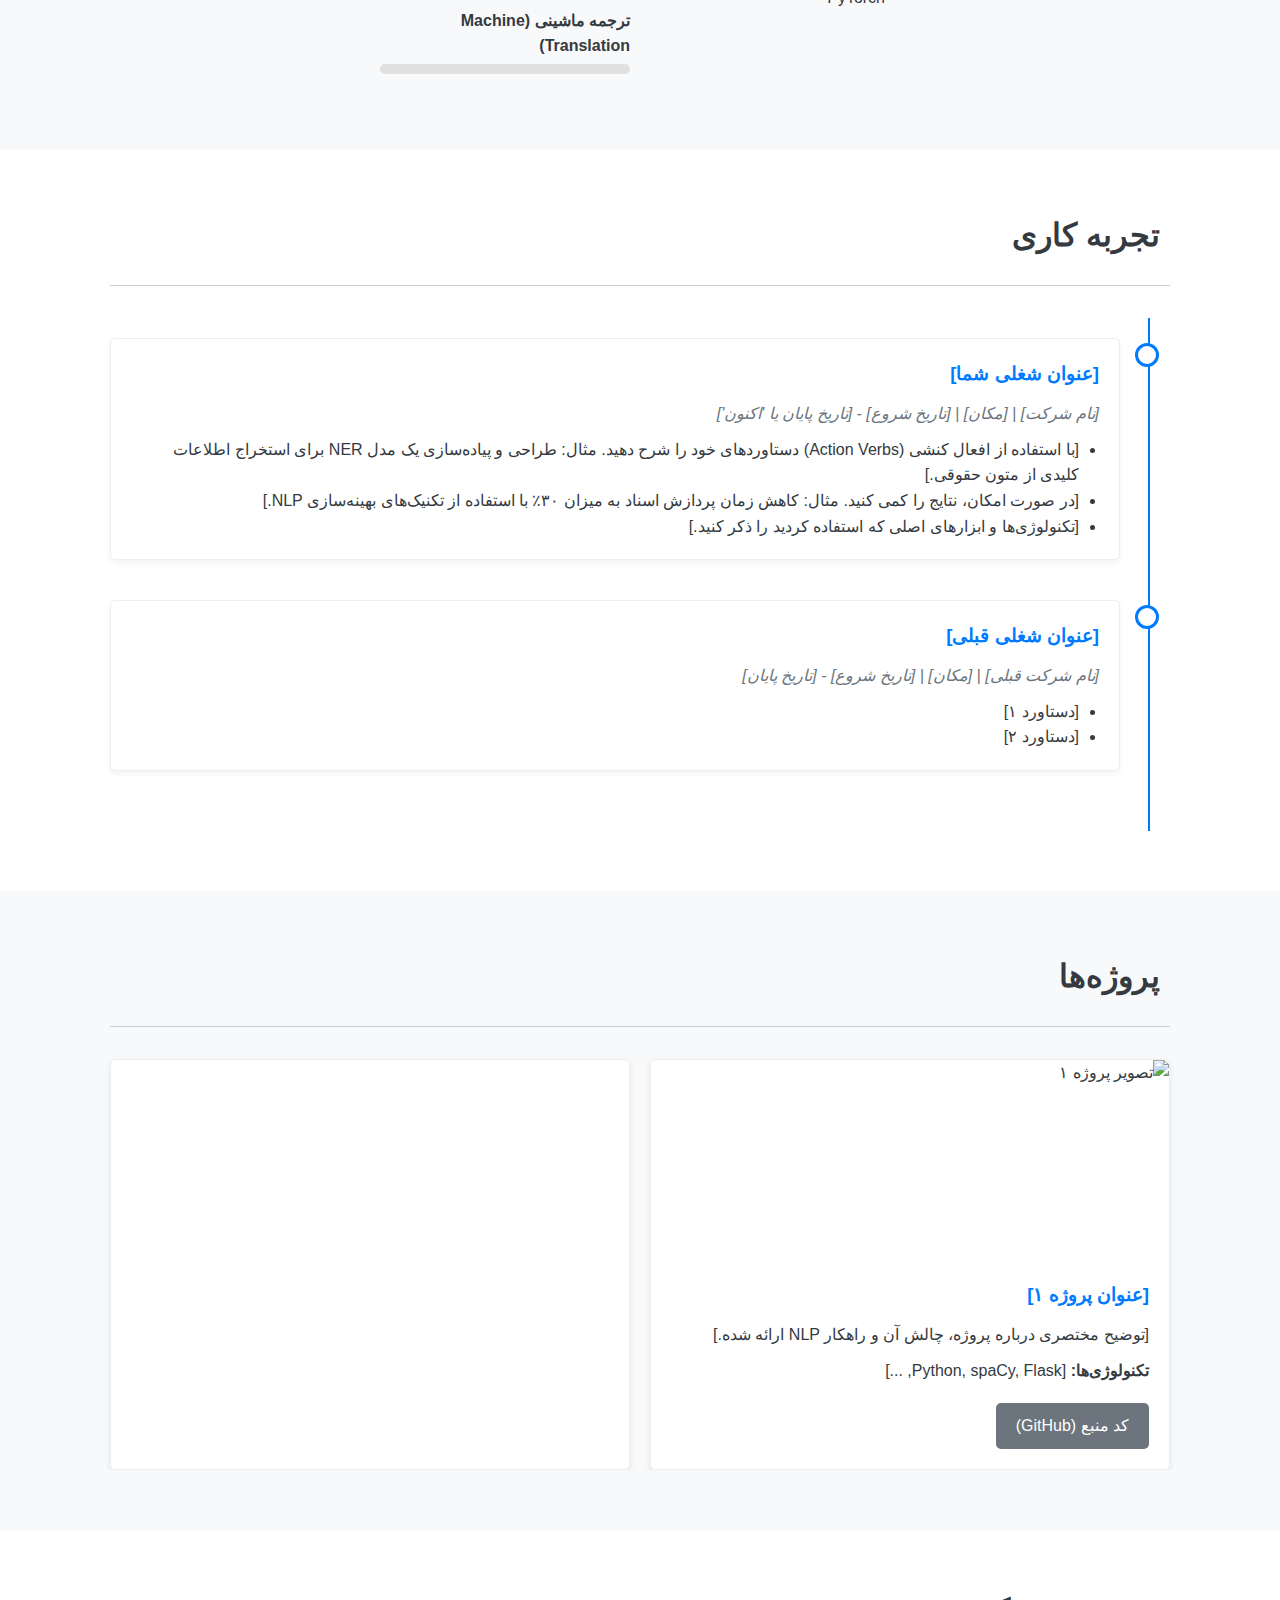
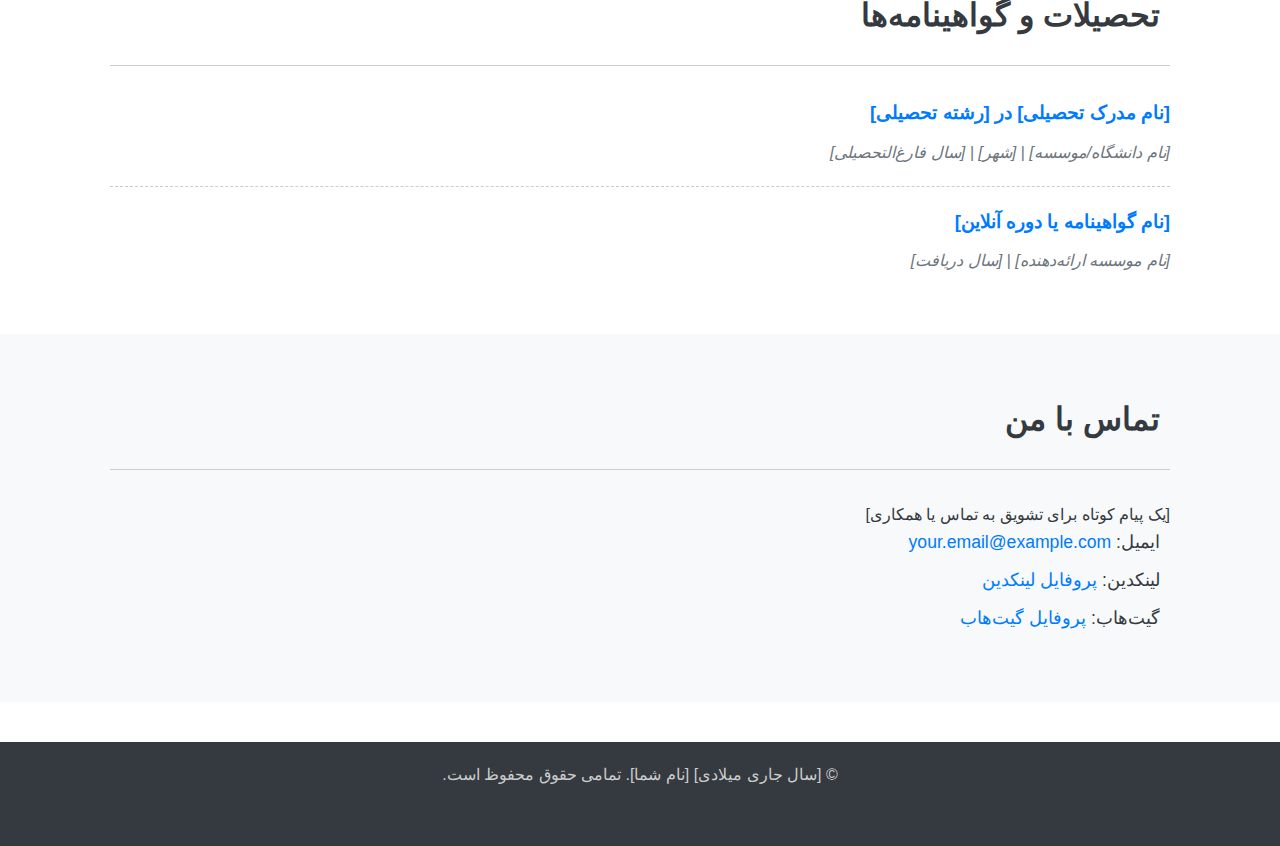
==== commit c696b4e4: "Update index.html" ====
--- a/index.html
+++ b/index.html
@@ -5,7 +5,7 @@
     <meta name="description" content="رزومه آنلاین [نام شما]، متخصص پردازش زبان طبیعی (NLP). شامل مهارت‌ها، تجربیات کاری، پروژه‌ها و تحصیلات.">
     <meta name="keywords" content="رزومه, NLP, پردازش زبان طبیعی, یادگیری ماشین, پایتون, [نام شما], هوش مصنوعی">
     <title>رزومه [نام شما] - متخصص NLP</title>
-    <link rel="stylesheet" href="https://cdn.jsdelivr.net/gh/rastikerdar/vazirmatn@v33.003/Vazirmatn-font-face.css"> <link rel="stylesheet" href="style.css">
+    <link rel="stylesheet" href="https://cdn.jsdelivr.net/gh/rastikerdar/vazirmatn@v33.003/Vazirmatn-font-face.css"> <link rel="stylesheet" href="./style.css">
     </head>
 
 <body>
@@ -192,7 +192,7 @@
         </div>
     </footer>
 
-    <script src="script.js"></script>
+    <script src="./script.js"></script>
 </body>
 
 </html>
--- a/style.css
+++ b/style.css
@@ -1 +1,529 @@
 
+/* css/style.css */
+
+/* --- تنظیمات پایه و راست‌چین --- */
+:root {
+    --primary-color: #007bff; /* رنگ اصلی - می‌توانید تغییر دهید */
+    --secondary-color: #6c757d; /* رنگ دوم */
+    --light-bg: #f8f9fa;       /* رنگ پس‌زمینه روشن */
+    --dark-text: #343a40;      /* رنگ متن تیره */
+    --persian-font: 'Vazirmatn', sans-serif; /* فونت فارسی */
+}
+
+* {
+    box-sizing: border-box;
+    margin: 0;
+    padding: 0;
+}
+
+html {
+    scroll-behavior: smooth; /* اسکرول نرم بین بخش‌ها */
+    direction: rtl; /* مهم برای راست‌چین */
+}
+
+body {
+    font-family: var(--persian-font);
+    line-height: 1.6;
+    color: var(--dark-text);
+    text-align: right; /* پیش‌فرض متن راست‌چین */
+}
+
+.container {
+    max-width: 1100px;
+    margin: auto;
+    padding: 0 20px;
+    overflow: hidden; /* Clear floats */
+}
+
+h1, h2, h3, h4, h5, h6 {
+    margin-bottom: 0.75rem;
+}
+
+h2 {
+   font-size: 2rem;
+   margin-bottom: 1rem;
+   padding-bottom: 0.5rem;
+   /* border-bottom: 3px solid var(--primary-color); */ /* Optional underline */
+}
+
+h2 i { /* آیکون کنار عنوان بخش‌ها */
+    margin-left: 10px; /* در RTL، آیکون سمت راست است، پس مارجین چپ می‌دهیم */
+    color: var(--primary-color);
+}
+
+hr {
+    border: 0;
+    height: 1px;
+    background: #ccc;
+    margin-bottom: 2rem;
+}
+
+
+a {
+    color: var(--primary-color);
+    text-decoration: none;
+}
+
+a:hover {
+    opacity: 0.8;
+}
+
+ul {
+    list-style: none;
+}
+
+img {
+    max-width: 100%; /* تصاویر واکنش‌گرا */
+}
+
+/* --- دکمه‌ها --- */
+.btn {
+    display: inline-block;
+    padding: 10px 20px;
+    border: none;
+    border-radius: 5px;
+    cursor: pointer;
+    font-family: inherit;
+    transition: background-color 0.3s ease;
+}
+
+.btn-primary {
+    background-color: var(--primary-color);
+    color: #fff;
+}
+
+.btn-primary:hover {
+    background-color: darken(var(--primary-color), 10%);
+    color: #fff; /* اطمینان از عدم تغییر رنگ متن */
+    opacity: 1; /* جلوگیری از تداخل با hover عمومی a */
+}
+
+.btn-secondary {
+    background-color: var(--secondary-color);
+    color: #fff;
+}
+
+.btn-secondary:hover {
+     background-color: darken(var(--secondary-color), 10%);
+     color: #fff;
+     opacity: 1;
+}
+
+
+/* --- هدر و ناوبری --- */
+#header {
+    background: #fff;
+    color: var(--dark-text);
+    padding: 1rem 0;
+    position: fixed; /* یا sticky */
+    width: 100%;
+    top: 0;
+    z-index: 1000;
+    box-shadow: 0 2px 5px rgba(0,0,0,0.1);
+}
+
+#header nav .container {
+    display: flex;
+    justify-content: space-between;
+    align-items: center;
+}
+
+#header .logo {
+    font-size: 1.5rem;
+    font-weight: bold;
+    color: var(--dark-text);
+}
+
+#header .nav-links {
+    display: flex;
+}
+
+#header .nav-links li {
+    margin-right: 20px; /* در RTL، مارجین بین آیتم‌ها سمت راست است */
+}
+
+#header .nav-links li:last-child {
+    margin-right: 0;
+}
+
+
+#header .nav-links a {
+    color: var(--dark-text);
+    padding: 5px 0;
+    /* border-bottom: 2px solid transparent; */ /* افکت زیرخط در هاور */
+    /* transition: border-color 0.3s ease; */
+}
+
+/* #header .nav-links a:hover,
+#header .nav-links a.active {
+    border-bottom-color: var(--primary-color);
+} */
+
+#header .menu-toggle { /* دکمه منو موبایل */
+    display: none; /* در دسکتاپ مخفی */
+    background: none;
+    border: none;
+    font-size: 1.5rem;
+    cursor: pointer;
+}
+
+
+/* --- بخش‌های محتوایی --- */
+main {
+    padding-top: 80px; /* به اندازه ارتفاع هدر ثابت */
+}
+
+.content-section {
+    padding: 60px 0;
+}
+
+.bg-light {
+    background-color: var(--light-bg);
+}
+
+/* --- بخش Hero --- */
+.hero-section {
+    background: linear-gradient(rgba(0, 0, 0, 0.5), rgba(0, 0, 0, 0.5)), url('../assets/images/hero-bg.jpg') no-repeat center center/cover; /* یک تصویر پس زمینه مناسب انتخاب کنید */
+    color: #fff;
+    height: 70vh; /* یا 100vh */
+    display: flex;
+    flex-direction: column;
+    justify-content: center;
+    align-items: center;
+    text-align: center;
+    padding-top: 80px; /* برای جبران هدر ثابت */
+}
+
+.hero-section h1 {
+    font-size: 3rem;
+    margin-bottom: 1rem;
+}
+
+.hero-section h2 {
+    font-size: 1.8rem;
+    margin-bottom: 1rem;
+    font-weight: normal;
+    color: rgba(255, 255, 255, 0.9);
+    border-bottom: none; /* حذف خط زیر پیش‌فرض h2 */
+}
+
+.hero-section .tagline {
+    font-size: 1.2rem;
+    margin-bottom: 2rem;
+    color: rgba(255, 255, 255, 0.8);
+}
+
+.hero-section .btn {
+    margin: 0 10px;
+}
+
+
+/* --- درباره من --- */
+.about-content {
+    display: flex;
+    align-items: center;
+    gap: 30px; /* فاصله بین عکس و متن */
+}
+
+.profile-pic {
+    width: 200px; /* اندازه دلخواه */
+    height: 200px;
+    border-radius: 50%; /* گرد کردن عکس */
+    object-fit: cover; /* حفظ نسبت ابعاد عکس */
+    border: 5px solid var(--primary-color);
+}
+
+
+/* --- مهارت‌ها --- */
+.skills-grid {
+    display: grid;
+    grid-template-columns: repeat(auto-fit, minmax(250px, 1fr));
+    gap: 20px;
+}
+
+.skill-category h3 {
+    color: var(--primary-color);
+    margin-bottom: 1rem;
+    border-bottom: 1px solid #eee;
+    padding-bottom: 0.5rem;
+}
+
+.skill-category ul li {
+    margin-bottom: 0.5rem;
+    padding-right: 15px; /* تورفتگی برای آیتم‌ها */
+    position: relative;
+}
+/* ایجاد bullet point سفارشی */
+.skill-category ul li::before {
+    content: '•'; /* یا آیکون فونت */
+    color: var(--primary-color);
+    position: absolute;
+    right: 0;
+    top: 0;
+}
+
+
+/* Skill Bars */
+.skill-item {
+    margin-bottom: 1rem;
+}
+.skill-name {
+    display: block;
+    margin-bottom: 5px;
+    font-weight: bold;
+}
+.skill-bar {
+    background-color: #e0e0e0;
+    border-radius: 5px;
+    height: 10px; /* یا بیشتر */
+    overflow: hidden;
+}
+.skill-level {
+    background-color: var(--primary-color);
+    height: 100%;
+    border-radius: 5px 0 0 5px; /* گردی گوشه راست در RTL */
+    /* transition: width 1s ease-in-out; */ /* انیمیشن پر شدن */
+}
+
+/* --- تجربه کاری (Timeline) --- */
+.timeline {
+    position: relative;
+    padding: 20px 0;
+}
+/* خط عمودی تایم‌لاین */
+.timeline::before {
+    content: '';
+    position: absolute;
+    top: 0;
+    bottom: 0;
+    width: 2px;
+    background: var(--primary-color);
+    right: 20px; /* موقعیت خط در حالت RTL */
+}
+
+.timeline-item {
+    margin-bottom: 40px;
+    position: relative;
+    padding-right: 50px; /* فاصله محتوا از خط تایم‌لاین */
+}
+/* دایره روی خط تایم‌لاین */
+.timeline-item::before {
+    content: '';
+    position: absolute;
+    right: 11px; /* مرکز روی خط 2px در موقعیت 20px */
+    top: 5px;
+    width: 18px;
+    height: 18px;
+    background: #fff;
+    border: 3px solid var(--primary-color);
+    border-radius: 50%;
+    z-index: 1;
+}
+
+.timeline-content {
+    background: #fff; /* یا var(--light-bg) اگر بخش اصلی سفید است */
+    padding: 20px;
+    border-radius: 5px;
+    border: 1px solid #eee;
+     box-shadow: 0 3px 6px rgba(0,0,0,0.05);
+}
+
+.timeline-content h3 {
+    margin-top: 0;
+    color: var(--primary-color);
+}
+.timeline-content .company {
+    font-style: italic;
+    color: var(--secondary-color);
+    margin-bottom: 10px;
+}
+.timeline-content ul {
+    padding-right: 20px; /* تورفتگی لیست دستاوردها */
+    list-style: disc;
+}
+
+/* --- پروژه‌ها --- */
+.projects-grid {
+    display: grid;
+    grid-template-columns: repeat(auto-fit, minmax(300px, 1fr));
+    gap: 20px;
+}
+
+.project-card {
+    background: #fff;
+    border: 1px solid #eee;
+    border-radius: 5px;
+    overflow: hidden; /* برای اینکه تصویر بیرون نزند */
+    box-shadow: 0 3px 6px rgba(0,0,0,0.08);
+    transition: transform 0.3s ease, box-shadow 0.3s ease;
+}
+
+.project-card:hover {
+    transform: translateY(-5px);
+    box-shadow: 0 6px 12px rgba(0,0,0,0.1);
+}
+
+.project-card img {
+    display: block; /* حذف فضای خالی زیر عکس */
+    width: 100%;
+    height: 200px; /* ارتفاع ثابت برای تصاویر */
+    object-fit: cover; /* پوشاندن فضا بدون تغییر نسبت */
+}
+
+.project-info {
+    padding: 20px;
+}
+
+.project-info h3 {
+    margin-top: 0;
+    color: var(--primary-color);
+}
+
+.project-info p {
+    margin-bottom: 10px;
+}
+
+.project-links .btn {
+    margin-left: 10px; /* فاصله دکمه‌ها در RTL */
+    margin-top: 10px;
+}
+.project-links .btn:first-child {
+    margin-left: 0;
+}
+
+
+/* --- تحصیلات --- */
+.education-item {
+    margin-bottom: 20px;
+    padding-bottom: 20px;
+    border-bottom: 1px dashed #ccc;
+}
+.education-item:last-child {
+    border-bottom: none;
+    margin-bottom: 0;
+    padding-bottom: 0;
+}
+.education-item h3 {
+    color: var(--primary-color);
+}
+.education-item .institution {
+    font-style: italic;
+    color: var(--secondary-color);
+}
+
+/* --- تماس با من --- */
+.contact-info p {
+    margin-bottom: 10px;
+    font-size: 1.1rem;
+}
+.contact-info i {
+    margin-left: 10px; /* فاصله آیکون از متن */
+    color: var(--primary-color);
+    width: 20px; /* هم‌راستاسازی آیکون‌ها */
+    text-align: center;
+}
+
+/* (اختیاری) استایل فرم تماس */
+.contact-form label {
+    display: block;
+    margin-top: 10px;
+    margin-bottom: 5px;
+}
+.contact-form input[type="text"],
+.contact-form input[type="email"],
+.contact-form textarea {
+    width: 100%;
+    padding: 10px;
+    border: 1px solid #ccc;
+    border-radius: 5px;
+    margin-bottom: 10px;
+    font-family: inherit;
+}
+.contact-form button {
+    margin-top: 10px;
+}
+
+
+/* --- فوتر --- */
+#footer {
+    background: var(--dark-text);
+    color: #ccc;
+    text-align: center;
+    padding: 20px 0;
+    margin-top: 40px; /* فاصله از آخرین بخش */
+}
+#footer .social-links a {
+    color: #ccc;
+    margin: 0 10px;
+    font-size: 1.5rem;
+}
+#footer .social-links a:hover {
+    color: var(--primary-color);
+}
+
+/* --- واکنش‌گرایی (Media Queries) --- */
+@media (max-width: 768px) {
+    #header nav .container {
+        flex-wrap: wrap; /* اجازه شکستن خط */
+        justify-content: space-between;
+    }
+
+    #header .menu-toggle {
+        display: block; /* نمایش دکمه منو */
+    }
+
+    #header .nav-links {
+        display: none; /* مخفی کردن لینک‌ها به طور پیش‌فرض */
+        flex-direction: column;
+        width: 100%;
+        background-color: #fff; /* پس زمینه برای منوی باز شده */
+        position: absolute;
+        top: 70px; /* پایین هدر */
+        right: 0;
+        box-shadow: 0 5px 10px rgba(0,0,0,0.1);
+        padding: 1rem 0;
+    }
+
+    #header .nav-links.active { /* کلاس active توسط JS اضافه می‌شود */
+        display: flex;
+    }
+
+
+    #header .nav-links li {
+        margin: 10px 0;
+        text-align: center;
+        margin-right: 0; /* حذف مارجین راست در موبایل */
+    }
+
+
+    .hero-section h1 {
+        font-size: 2.5rem;
+    }
+    .hero-section h2 {
+        font-size: 1.5rem;
+    }
+
+    .about-content {
+        flex-direction: column; /* چیدمان عمودی عکس و متن */
+        text-align: center;
+    }
+
+    .profile-pic {
+        margin-bottom: 20px;
+    }
+
+    .skills-grid, .projects-grid {
+        grid-template-columns: 1fr; /* تک ستونه */
+    }
+
+    .timeline::before {
+        right: 10px; /* نزدیک‌تر کردن خط به لبه */
+    }
+    .timeline-item {
+        padding-right: 35px; /* کاهش فاصله */
+    }
+    .timeline-item::before {
+         right: 1px; /* تنظیم مجدد موقعیت دایره */
+    }
+
+}
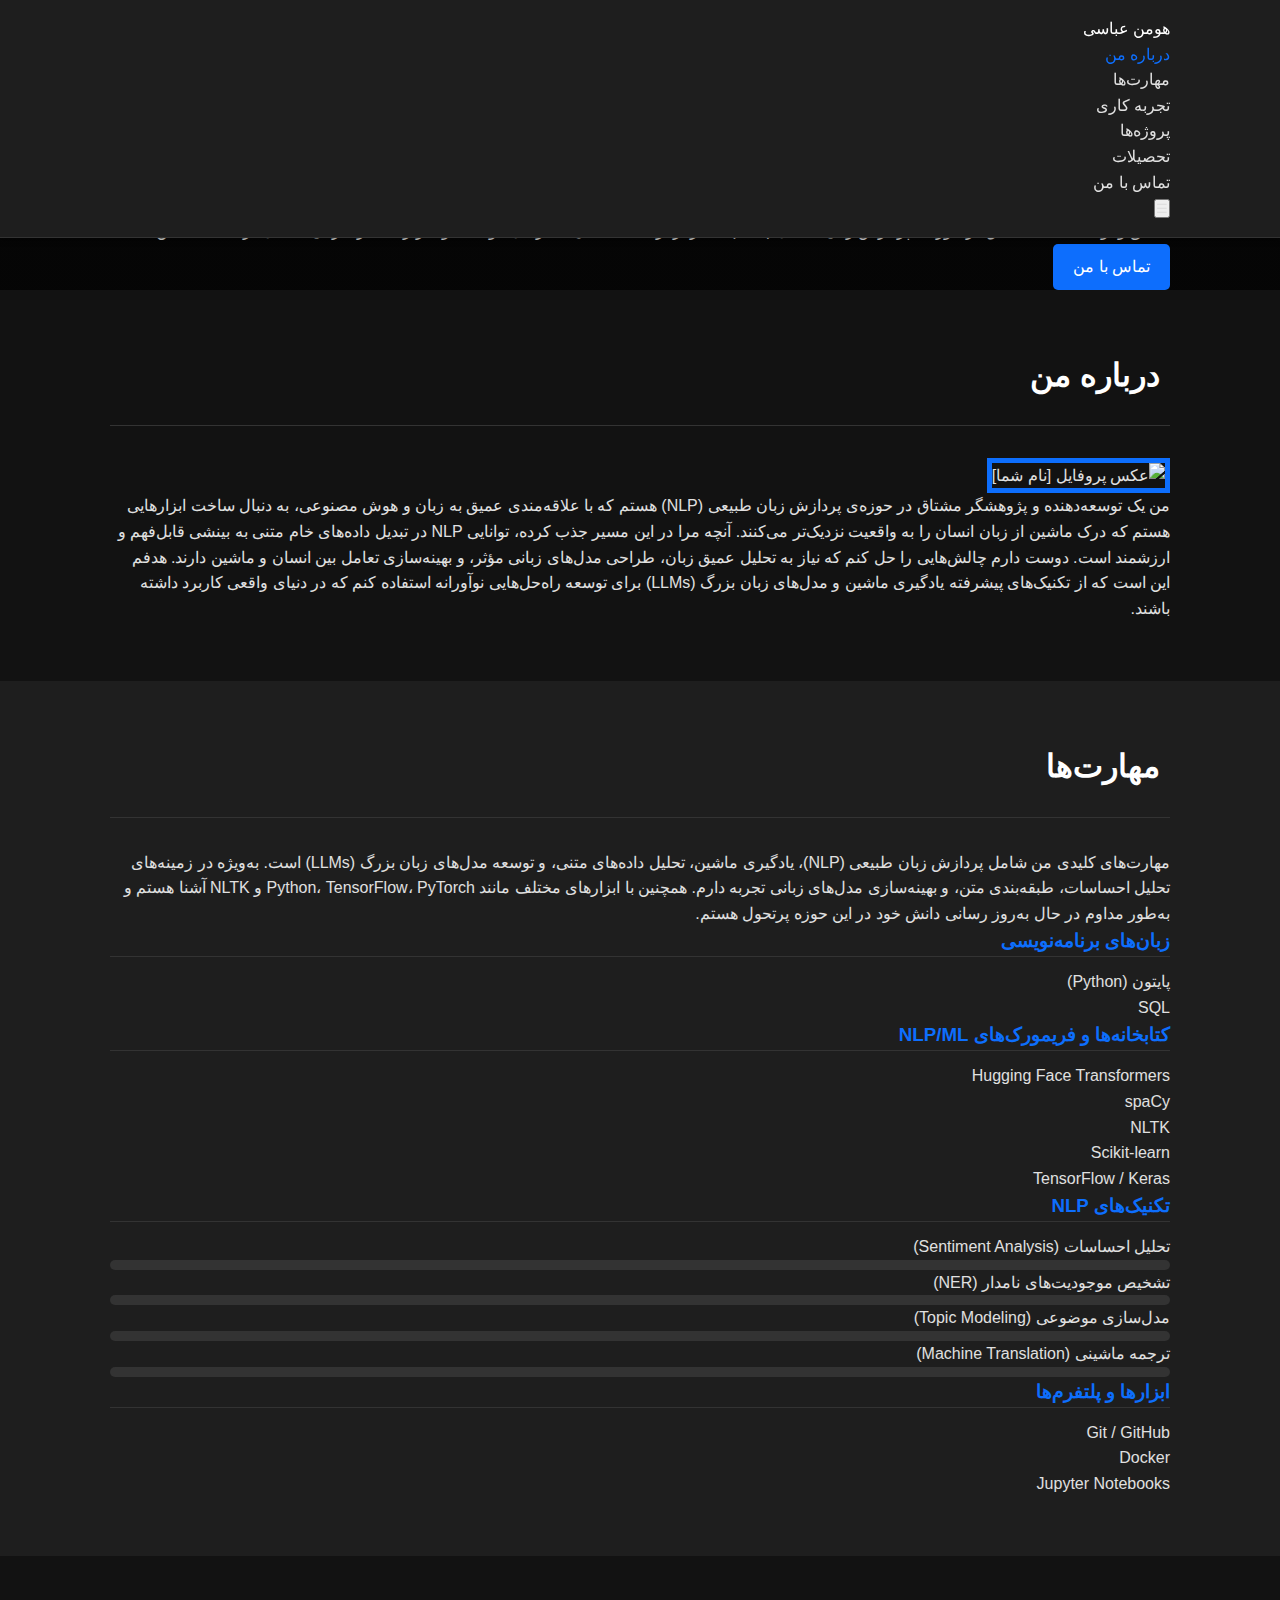
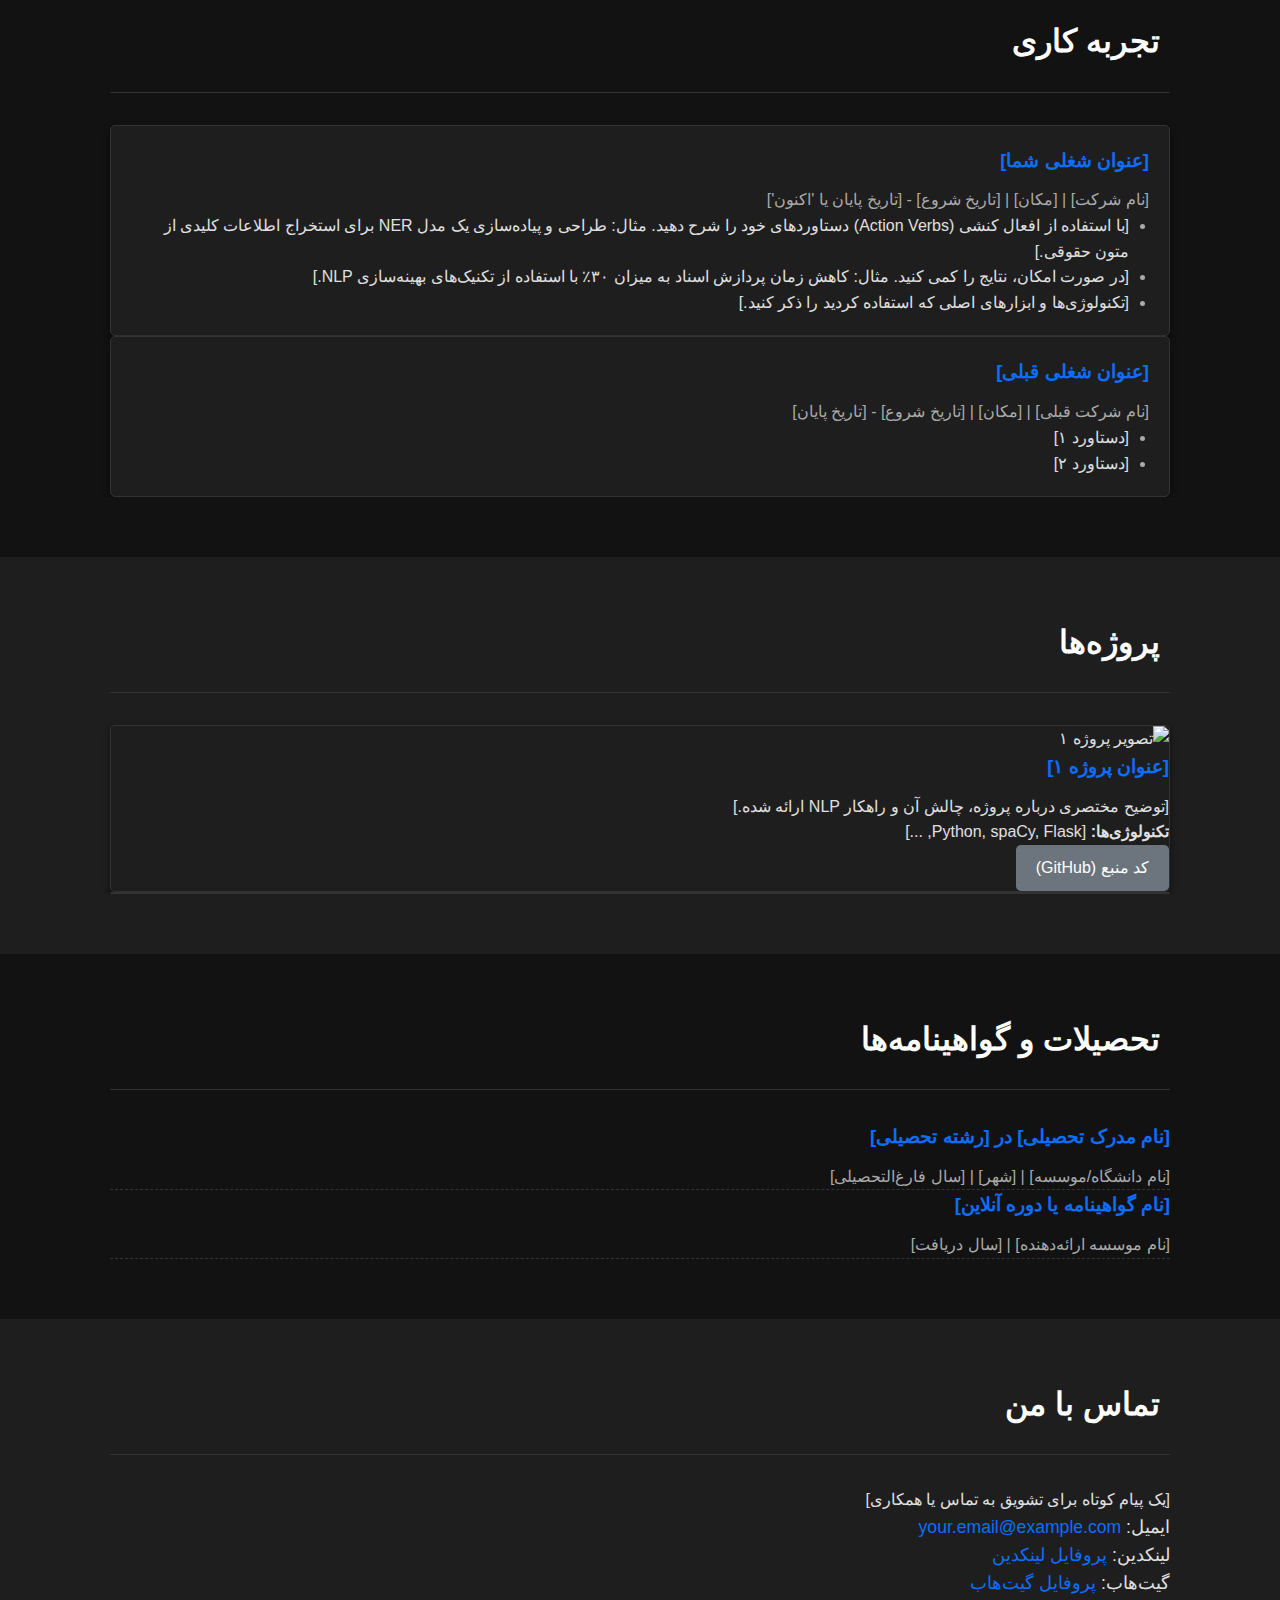
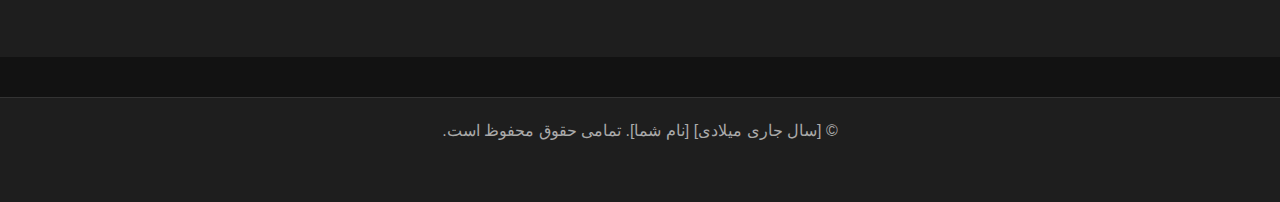
==== commit fdd3b476: "Update index.html" ====
--- a/index.html
+++ b/index.html
@@ -4,7 +4,7 @@
     <meta name="viewport" content="width=device-width, initial-scale=1.0">
     <meta name="description" content="رزومه آنلاین [نام شما]، متخصص پردازش زبان طبیعی (NLP). شامل مهارت‌ها، تجربیات کاری، پروژه‌ها و تحصیلات.">
     <meta name="keywords" content="رزومه, NLP, پردازش زبان طبیعی, یادگیری ماشین, پایتون, [نام شما], هوش مصنوعی">
-    <title>رزومه [نام شما] - متخصص NLP</title>
+    <title>رزومه هومن عباسی - متخصص NLP</title>
     <link rel="stylesheet" href="https://cdn.jsdelivr.net/gh/rastikerdar/vazirmatn@v33.003/Vazirmatn-font-face.css"> <link rel="stylesheet" href="./style.css">
     </head>
 
@@ -13,7 +13,7 @@
     <header id="header">
         <nav>
             <div class="container">
-                <a href="#" class="logo">[نام شما]</a>
+                <a href="#" class="logo">هومن عباسی</a>
                 <ul class="nav-links">
                     <li><a href="#about">درباره من</a></li>
                     <li><a href="#skills">مهارت‌ها</a></li>
@@ -32,7 +32,7 @@
             <div class="container">
                 <h1>[نام شما]</h1>
                 <h2>متخصص پردازش زبان طبیعی (NLP)</h2>
-                <p class="tagline">[یک جمله کوتاه و جذاب درباره تخصص یا هدف شما، مثلا: تبدیل داده‌های متنی به بینش‌های کاربردی]</p>
+                <p class="tagline">محقق و توسعه‌دهنده مشتاق در حوزه‌ی پردازش زبان طبیعی (NLP) با تمرکز بر ساخت مدل‌های زبانی هوشمند و کاربردی‌سازی زبان انسانی در دنیای ماشین‌ها.</p>
                 <a href="#contact" class="btn btn-primary">تماس با من</a>
                 </div>
         </section>
@@ -43,17 +43,17 @@
                 <div class="about-content">
                     <img src="assets/images/profile.jpg" alt="عکس پروفایل [نام شما]" class="profile-pic">
                     <p>
-                        [در اینجا متنی جذاب درباره خودتان بنویسید. به علاقه خود به NLP، اهداف شغلی، و ویژگی‌های شخصیتی‌تان اشاره کنید. توضیح دهید که چه چیزی شما را در این حوزه مشتاق می‌کند و چه نوع چالش‌هایی را دوست دارید حل کنید.]
-                        <br><br>
-                        [مثال: من یک متخصص پردازش زبان طبیعی با اشتیاق به حل مسائل پیچیده از طریق یادگیری ماشین و تحلیل داده‌های متنی هستم. هدف من استفاده از تکنیک‌های پیشرفته NLP برای ...]
-                    </p>
+                      من یک توسعه‌دهنده و پژوهشگر مشتاق در حوزه‌ی پردازش زبان طبیعی (NLP) هستم که با علاقه‌مندی عمیق به زبان و هوش مصنوعی، به دنبال ساخت ابزارهایی هستم که درک ماشین از زبان انسان را به واقعیت نزدیک‌تر می‌کنند. آنچه مرا در این مسیر جذب کرده، توانایی NLP در تبدیل داده‌های خام متنی به بینشی قابل‌فهم و ارزشمند است.
+دوست دارم چالش‌هایی را حل کنم که نیاز به تحلیل عمیق زبان، طراحی مدل‌های زبانی مؤثر، و بهینه‌سازی تعامل بین انسان و ماشین دارند. هدفم این است که از تکنیک‌های پیشرفته یادگیری ماشین و مدل‌های زبان بزرگ (LLMs) برای توسعه راه‌حل‌هایی نوآورانه استفاده کنم که در دنیای واقعی کاربرد داشته باشند.      </p>
                 </div>
             </div>
         </section>
 
         <section id="skills" class="content-section bg-light"> <div class="container">
                 <h2><i class="fas fa-cogs"></i> مهارت‌ها</h2> <hr/>
-                <p>[مقدمه‌ای کوتاه درباره مهارت‌های کلیدی شما]</p>
+                <p>مهارت‌های کلیدی من شامل پردازش زبان طبیعی (NLP)، یادگیری ماشین، تحلیل داده‌های متنی، و توسعه مدل‌های زبان بزرگ (LLMs) است. به‌ویژه در زمینه‌های تحلیل احساسات، طبقه‌بندی متن، و بهینه‌سازی مدل‌های زبانی تجربه دارم. همچنین با ابزارهای مختلف مانند Python، TensorFlow، PyTorch و NLTK آشنا هستم و به‌طور مداوم در حال به‌روز رسانی دانش خود در این حوزه پرتحول هستم.
+
+</p>
                 <div class="skills-grid">
                     <div class="skill-category">
                         <h3>زبان‌های برنامه‌نویسی</h3>
@@ -70,7 +70,6 @@
                             <li>NLTK</li>
                             <li>Scikit-learn</li>
                             <li>TensorFlow / Keras</li>
-                            <li>PyTorch</li>
                             </ul>
                     </div>
                     <div class="skill-category">
--- a/style.css
+++ b/style.css
@@ -1,13 +1,24 @@
-
 /* css/style.css */
 
-/* --- تنظیمات پایه و راست‌چین --- */
+/* --- تنظیمات پایه و متغیرهای رنگی (تم تیره) --- */
 :root {
-    --primary-color: #007bff; /* رنگ اصلی - می‌توانید تغییر دهید */
-    --secondary-color: #6c757d; /* رنگ دوم */
-    --light-bg: #f8f9fa;       /* رنگ پس‌زمینه روشن */
-    --dark-text: #343a40;      /* رنگ متن تیره */
+    /* پالت رنگی تیره */
+    --primary-color: #0D6EFD; /* آبی روشن‌تر برای کنتراست بهتر روی زمینه تیره - یا رنگ دلخواه دیگر */
+    --secondary-color: #6c757d; /* خاکستری میانه */
+    
+    --bg-color: #121212; /* پس‌زمینه اصلی بسیار تیره (نزدیک به مشکی) */
+    --card-bg: #1e1e1e; /* پس‌زمینه کمی روشن‌تر برای کارت‌ها و بخش‌ها */
+    --border-color: #333333; /* رنگ بوردرهای تیره */
+    
+    --text-color: #e0e0e0; /* رنگ متن اصلی روشن (خاکستری روشن) */
+    --text-color-secondary: #aaaaaa; /* رنگ متن ثانویه کمی تیره‌تر */
+    --heading-color: #ffffff; /* رنگ عناوین (سفید) */
+
     --persian-font: 'Vazirmatn', sans-serif; /* فونت فارسی */
+
+    /* (اختیاری) رنگ‌های دیگر */
+    --link-hover-color: #4dabf7; /* رنگ هاور لینک‌ها */
+    --shadow-color: rgba(0, 0, 0, 0.5); /* رنگ سایه‌ها در تم تیره ممکن است کمتر دیده شود یا نیاز به تنظیم داشته باشد */
 }
 
 * {
@@ -17,55 +28,58 @@
 }
 
 html {
-    scroll-behavior: smooth; /* اسکرول نرم بین بخش‌ها */
-    direction: rtl; /* مهم برای راست‌چین */
+    scroll-behavior: smooth;
+    direction: rtl; 
 }
 
 body {
     font-family: var(--persian-font);
     line-height: 1.6;
-    color: var(--dark-text);
-    text-align: right; /* پیش‌فرض متن راست‌چین */
+    background-color: var(--bg-color); /* استفاده از پس‌زمینه تیره اصلی */
+    color: var(--text-color); /* استفاده از رنگ متن روشن اصلی */
+    text-align: right;
 }
 
 .container {
     max-width: 1100px;
     margin: auto;
     padding: 0 20px;
-    overflow: hidden; /* Clear floats */
-}
-
+    overflow: hidden; 
+}
+
+/* --- تنظیمات عمومی عناصر --- */
 h1, h2, h3, h4, h5, h6 {
     margin-bottom: 0.75rem;
+    color: var(--heading-color); /* رنگ عناوین */
 }
 
 h2 {
    font-size: 2rem;
    margin-bottom: 1rem;
    padding-bottom: 0.5rem;
-   /* border-bottom: 3px solid var(--primary-color); */ /* Optional underline */
-}
-
-h2 i { /* آیکون کنار عنوان بخش‌ها */
-    margin-left: 10px; /* در RTL، آیکون سمت راست است، پس مارجین چپ می‌دهیم */
-    color: var(--primary-color);
+   /* border-bottom: 3px solid var(--primary-color); */ /* در تم تیره شاید بهتر باشد حذف شود یا کمرنگ‌تر باشد */
+}
+
+h2 i { 
+    margin-left: 10px; 
+    color: var(--primary-color); 
 }
 
 hr {
     border: 0;
     height: 1px;
-    background: #ccc;
+    background: var(--border-color); /* بوردر تیره‌تر */
     margin-bottom: 2rem;
 }
 
-
 a {
-    color: var(--primary-color);
+    color: var(--primary-color); /* رنگ لینک‌ها */
     text-decoration: none;
 }
 
 a:hover {
-    opacity: 0.8;
+    color: var(--link-hover-color); /* رنگ هاور لینک */
+    opacity: 1; /* جلوگیری از تداخل با hover عمومی */
 }
 
 ul {
@@ -73,10 +87,10 @@
 }
 
 img {
-    max-width: 100%; /* تصاویر واکنش‌گرا */
-}
-
-/* --- دکمه‌ها --- */
+    max-width: 100%; 
+}
+
+/* --- دکمه‌ها (ممکن است نیاز به تنظیم رنگ متن داشته باشند) --- */
 .btn {
     display: inline-block;
     padding: 10px 20px;
@@ -89,22 +103,22 @@
 
 .btn-primary {
     background-color: var(--primary-color);
-    color: #fff;
+    color: #fff; /* رنگ متن سفید روی دکمه اصلی */
 }
 
 .btn-primary:hover {
-    background-color: darken(var(--primary-color), 10%);
-    color: #fff; /* اطمینان از عدم تغییر رنگ متن */
-    opacity: 1; /* جلوگیری از تداخل با hover عمومی a */
+    background-color: var(--link-hover-color); /* یا رنگ تیره‌تر/روشن‌تر دلخواه */
+    color: #fff; 
+    opacity: 1;
 }
 
 .btn-secondary {
     background-color: var(--secondary-color);
-    color: #fff;
+    color: #fff; /* رنگ متن سفید روی دکمه ثانویه */
 }
 
 .btn-secondary:hover {
-     background-color: darken(var(--secondary-color), 10%);
+     background-color: lighten(var(--secondary-color), 10%); /* کمی روشن‌تر */
      color: #fff;
      opacity: 1;
 }
@@ -112,332 +126,209 @@
 
 /* --- هدر و ناوبری --- */
 #header {
-    background: #fff;
-    color: var(--dark-text);
+    background: var(--card-bg); /* پس‌زمینه تیره برای هدر */
+    color: var(--text-color);
     padding: 1rem 0;
-    position: fixed; /* یا sticky */
+    position: fixed; 
     width: 100%;
     top: 0;
     z-index: 1000;
-    box-shadow: 0 2px 5px rgba(0,0,0,0.1);
-}
-
-#header nav .container {
-    display: flex;
-    justify-content: space-between;
-    align-items: center;
+    box-shadow: 0 2px 5px var(--shadow-color); /* سایه تیره‌تر */
+    border-bottom: 1px solid var(--border-color); /* یک خط جداکننده ظریف */
 }
 
 #header .logo {
-    font-size: 1.5rem;
-    font-weight: bold;
-    color: var(--dark-text);
-}
-
+    color: var(--heading-color); /* رنگ روشن‌تر برای لوگو/نام */
+}
+
+#header .nav-links a {
+    color: var(--text-color); /* رنگ متن لینک‌های منو */
+}
+
+#header .nav-links a:hover,
+#header .nav-links a.active { /* رنگ فعال/هاور لینک‌های منو */
+    color: var(--primary-color); 
+}
+
+#header .menu-toggle { 
+    color: var(--text-color); /* رنگ آیکون منوی موبایل */
+}
+
+/* منوی باز شده موبایل */
 #header .nav-links {
-    display: flex;
-}
-
-#header .nav-links li {
-    margin-right: 20px; /* در RTL، مارجین بین آیتم‌ها سمت راست است */
-}
-
-#header .nav-links li:last-child {
-    margin-right: 0;
-}
-
-
-#header .nav-links a {
-    color: var(--dark-text);
-    padding: 5px 0;
-    /* border-bottom: 2px solid transparent; */ /* افکت زیرخط در هاور */
-    /* transition: border-color 0.3s ease; */
-}
-
-/* #header .nav-links a:hover,
-#header .nav-links a.active {
-    border-bottom-color: var(--primary-color);
-} */
-
-#header .menu-toggle { /* دکمه منو موبایل */
-    display: none; /* در دسکتاپ مخفی */
-    background: none;
-    border: none;
-    font-size: 1.5rem;
-    cursor: pointer;
+    /* ... (کدهای قبلی برای display و position) ... */
+    background-color: var(--card-bg); /* پس زمینه تیره برای منوی باز شده */
 }
 
 
 /* --- بخش‌های محتوایی --- */
 main {
-    padding-top: 80px; /* به اندازه ارتفاع هدر ثابت */
+    padding-top: 80px; 
 }
 
 .content-section {
     padding: 60px 0;
-}
-
-.bg-light {
-    background-color: var(--light-bg);
+    /* پس‌زمینه پیش‌فرض body است (var(--bg-color)) */
+}
+
+.bg-light { /* حالا این کلاس، یک پس‌زمینه تیره *متفاوت* خواهد داشت */
+    background-color: var(--card-bg); 
 }
 
 /* --- بخش Hero --- */
 .hero-section {
-    background: linear-gradient(rgba(0, 0, 0, 0.5), rgba(0, 0, 0, 0.5)), url('../assets/images/hero-bg.jpg') no-repeat center center/cover; /* یک تصویر پس زمینه مناسب انتخاب کنید */
+    /* پس‌زمینه با تصویر و لایه تیره */
+    background: linear-gradient(rgba(0, 0, 0, 0.7), rgba(0, 0, 0, 0.7)), url('../assets/images/hero-bg.jpg') no-repeat center center/cover; /* لایه تیره‌تر */
+    color: #fff; /* متن سفید */
+    /* ... بقیه استایل‌های Hero ... */
+}
+/* اطمینان از رنگ مناسب متن‌های داخل Hero */
+.hero-section h1, 
+.hero-section h2, 
+.hero-section .tagline {
     color: #fff;
-    height: 70vh; /* یا 100vh */
-    display: flex;
-    flex-direction: column;
-    justify-content: center;
-    align-items: center;
-    text-align: center;
-    padding-top: 80px; /* برای جبران هدر ثابت */
-}
-
-.hero-section h1 {
-    font-size: 3rem;
-    margin-bottom: 1rem;
-}
-
-.hero-section h2 {
-    font-size: 1.8rem;
-    margin-bottom: 1rem;
-    font-weight: normal;
-    color: rgba(255, 255, 255, 0.9);
-    border-bottom: none; /* حذف خط زیر پیش‌فرض h2 */
-}
-
-.hero-section .tagline {
-    font-size: 1.2rem;
-    margin-bottom: 2rem;
-    color: rgba(255, 255, 255, 0.8);
-}
-
-.hero-section .btn {
-    margin: 0 10px;
 }
 
 
 /* --- درباره من --- */
-.about-content {
-    display: flex;
-    align-items: center;
-    gap: 30px; /* فاصله بین عکس و متن */
-}
-
 .profile-pic {
-    width: 200px; /* اندازه دلخواه */
-    height: 200px;
-    border-radius: 50%; /* گرد کردن عکس */
-    object-fit: cover; /* حفظ نسبت ابعاد عکس */
-    border: 5px solid var(--primary-color);
+    border: 5px solid var(--primary-color); /* رنگ بوردر عکس پروفایل */
+}
+.about-content p {
+    color: var(--text-color); /* اطمینان از رنگ متن */
 }
 
 
 /* --- مهارت‌ها --- */
-.skills-grid {
-    display: grid;
-    grid-template-columns: repeat(auto-fit, minmax(250px, 1fr));
-    gap: 20px;
-}
-
 .skill-category h3 {
-    color: var(--primary-color);
-    margin-bottom: 1rem;
-    border-bottom: 1px solid #eee;
-    padding-bottom: 0.5rem;
-}
-
-.skill-category ul li {
-    margin-bottom: 0.5rem;
-    padding-right: 15px; /* تورفتگی برای آیتم‌ها */
-    position: relative;
-}
-/* ایجاد bullet point سفارشی */
+    color: var(--primary-color); /* رنگ عنوان دسته مهارت */
+    border-bottom: 1px solid var(--border-color); /* بوردر تیره‌تر */
+}
 .skill-category ul li::before {
-    content: '•'; /* یا آیکون فونت */
-    color: var(--primary-color);
-    position: absolute;
-    right: 0;
-    top: 0;
-}
-
+    color: var(--primary-color); /* رنگ bullet point */
+}
 
 /* Skill Bars */
-.skill-item {
-    margin-bottom: 1rem;
+.skill-bar {
+    background-color: var(--border-color); /* پس‌زمینه تیره برای نوار مهارت */
+    border-radius: 5px;
+    height: 10px; 
+    overflow: hidden;
+}
+.skill-level {
+    background-color: var(--primary-color); /* رنگ سطح مهارت */
+    height: 100%;
+    border-radius: 5px 0 0 5px; 
 }
 .skill-name {
-    display: block;
-    margin-bottom: 5px;
-    font-weight: bold;
-}
-.skill-bar {
-    background-color: #e0e0e0;
-    border-radius: 5px;
-    height: 10px; /* یا بیشتر */
-    overflow: hidden;
-}
-.skill-level {
-    background-color: var(--primary-color);
-    height: 100%;
-    border-radius: 5px 0 0 5px; /* گردی گوشه راست در RTL */
-    /* transition: width 1s ease-in-out; */ /* انیمیشن پر شدن */
-}
+    color: var(--text-color); /* رنگ نام مهارت */
+}
+
 
 /* --- تجربه کاری (Timeline) --- */
-.timeline {
-    position: relative;
-    padding: 20px 0;
-}
-/* خط عمودی تایم‌لاین */
 .timeline::before {
-    content: '';
-    position: absolute;
-    top: 0;
-    bottom: 0;
-    width: 2px;
-    background: var(--primary-color);
-    right: 20px; /* موقعیت خط در حالت RTL */
-}
-
-.timeline-item {
-    margin-bottom: 40px;
-    position: relative;
-    padding-right: 50px; /* فاصله محتوا از خط تایم‌لاین */
-}
-/* دایره روی خط تایم‌لاین */
+    background: var(--primary-color); /* رنگ خط تایم‌لاین */
+}
 .timeline-item::before {
-    content: '';
-    position: absolute;
-    right: 11px; /* مرکز روی خط 2px در موقعیت 20px */
-    top: 5px;
-    width: 18px;
-    height: 18px;
-    background: #fff;
-    border: 3px solid var(--primary-color);
-    border-radius: 50%;
-    z-index: 1;
-}
-
+    background: var(--bg-color); /* پس‌زمینه دایره همرنگ پس‌زمینه اصلی */
+    border: 3px solid var(--primary-color); /* بوردر دایره با رنگ اصلی */
+}
 .timeline-content {
-    background: #fff; /* یا var(--light-bg) اگر بخش اصلی سفید است */
+    background: var(--card-bg); /* پس‌زمینه تیره برای محتوای تایم‌لاین */
     padding: 20px;
     border-radius: 5px;
-    border: 1px solid #eee;
-     box-shadow: 0 3px 6px rgba(0,0,0,0.05);
-}
-
+    border: 1px solid var(--border-color); /* بوردر تیره */
+     box-shadow: 0 3px 6px var(--shadow-color); /* سایه */
+}
 .timeline-content h3 {
-    margin-top: 0;
-    color: var(--primary-color);
+    color: var(--primary-color); /* رنگ عنوان شغل */
 }
 .timeline-content .company {
-    font-style: italic;
-    color: var(--secondary-color);
-    margin-bottom: 10px;
+    color: var(--text-color-secondary); /* رنگ شرکت/تاریخ */
 }
 .timeline-content ul {
-    padding-right: 20px; /* تورفتگی لیست دستاوردها */
+    padding-right: 20px; 
     list-style: disc;
-}
+    color: var(--text-color); /* رنگ متن لیست */
+}
+/* تغییر رنگ disc پیش‌فرض */
+.timeline-content ul li::marker {
+    color: var(--text-color-secondary); 
+}
+
 
 /* --- پروژه‌ها --- */
-.projects-grid {
-    display: grid;
-    grid-template-columns: repeat(auto-fit, minmax(300px, 1fr));
-    gap: 20px;
-}
-
 .project-card {
-    background: #fff;
-    border: 1px solid #eee;
-    border-radius: 5px;
-    overflow: hidden; /* برای اینکه تصویر بیرون نزند */
-    box-shadow: 0 3px 6px rgba(0,0,0,0.08);
+    background: var(--card-bg); /* پس‌زمینه تیره کارت */
+    border: 1px solid var(--border-color); /* بوردر تیره */
+    border-radius: 5px;
+    overflow: hidden; 
+    box-shadow: 0 3px 6px var(--shadow-color);
     transition: transform 0.3s ease, box-shadow 0.3s ease;
 }
-
+/* هاور کارت پروژه */
 .project-card:hover {
     transform: translateY(-5px);
-    box-shadow: 0 6px 12px rgba(0,0,0,0.1);
-}
-
-.project-card img {
-    display: block; /* حذف فضای خالی زیر عکس */
-    width: 100%;
-    height: 200px; /* ارتفاع ثابت برای تصاویر */
-    object-fit: cover; /* پوشاندن فضا بدون تغییر نسبت */
-}
-
-.project-info {
-    padding: 20px;
+    box-shadow: 0 6px 12px rgba(0, 0, 0, 0.4); /* سایه قوی‌تر در هاور */
+    border-color: var(--secondary-color); /* تغییر رنگ بوردر در هاور (اختیاری) */
 }
 
 .project-info h3 {
-    margin-top: 0;
-    color: var(--primary-color);
-}
-
+    color: var(--primary-color); /* رنگ عنوان پروژه */
+}
 .project-info p {
-    margin-bottom: 10px;
-}
-
-.project-links .btn {
-    margin-left: 10px; /* فاصله دکمه‌ها در RTL */
-    margin-top: 10px;
-}
-.project-links .btn:first-child {
-    margin-left: 0;
+    color: var(--text-color); /* رنگ متن توضیحات */
 }
 
 
 /* --- تحصیلات --- */
 .education-item {
-    margin-bottom: 20px;
-    padding-bottom: 20px;
-    border-bottom: 1px dashed #ccc;
-}
-.education-item:last-child {
-    border-bottom: none;
-    margin-bottom: 0;
-    padding-bottom: 0;
+    border-bottom: 1px dashed var(--border-color); /* بوردر نقطه‌چین تیره */
 }
 .education-item h3 {
-    color: var(--primary-color);
+    color: var(--primary-color); /* رنگ عنوان مدرک */
 }
 .education-item .institution {
-    font-style: italic;
-    color: var(--secondary-color);
-}
+    color: var(--text-color-secondary); /* رنگ نام موسسه */
+}
+
 
 /* --- تماس با من --- */
 .contact-info p {
-    margin-bottom: 10px;
     font-size: 1.1rem;
+    color: var(--text-color); /* رنگ متن اطلاعات تماس */
 }
 .contact-info i {
-    margin-left: 10px; /* فاصله آیکون از متن */
+    color: var(--primary-color); /* رنگ آیکون‌ها */
+}
+.contact-info a { /* رنگ لینک‌های ایمیل و پروفایل‌ها */
     color: var(--primary-color);
-    width: 20px; /* هم‌راستاسازی آیکون‌ها */
-    text-align: center;
-}
-
-/* (اختیاری) استایل فرم تماس */
+}
+.contact-info a:hover {
+     color: var(--link-hover-color);
+}
+
+/* --- استایل فرم تماس در حالت تیره --- */
 .contact-form label {
-    display: block;
-    margin-top: 10px;
-    margin-bottom: 5px;
+    color: var(--text-color-secondary); /* رنگ لیبل‌ها */
 }
 .contact-form input[type="text"],
 .contact-form input[type="email"],
 .contact-form textarea {
     width: 100%;
     padding: 10px;
-    border: 1px solid #ccc;
+    border: 1px solid var(--border-color); /* بوردر تیره */
     border-radius: 5px;
     margin-bottom: 10px;
     font-family: inherit;
+    background-color: var(--bg-color); /* پس‌زمینه تیره برای فیلدها */
+    color: var(--text-color); /* رنگ متن داخل فیلدها */
+}
+/* استایل Placeholder */
+.contact-form input::placeholder,
+.contact-form textarea::placeholder {
+    color: var(--text-color-secondary);
+    opacity: 0.7;
 }
 .contact-form button {
     margin-top: 10px;
@@ -446,84 +337,30 @@
 
 /* --- فوتر --- */
 #footer {
-    background: var(--dark-text);
-    color: #ccc;
+    background: var(--card-bg); /* پس‌زمینه تیره برای فوتر */
+    color: var(--text-color-secondary); /* رنگ متن فوتر */
     text-align: center;
     padding: 20px 0;
-    margin-top: 40px; /* فاصله از آخرین بخش */
+    margin-top: 40px; 
+    border-top: 1px solid var(--border-color); /* خط جداکننده بالای فوتر */
 }
 #footer .social-links a {
-    color: #ccc;
+    color: var(--text-color-secondary); /* رنگ آیکون‌های اجتماعی */
     margin: 0 10px;
     font-size: 1.5rem;
 }
 #footer .social-links a:hover {
-    color: var(--primary-color);
+    color: var(--primary-color); /* رنگ هاور آیکون‌ها */
 }
 
 /* --- واکنش‌گرایی (Media Queries) --- */
+/* کدهای واکنش‌گرایی قبلی معمولاً نیاز به تغییر ندارند، مگر اینکه بخواهید 
+   رنگ پس‌زمینه منوی موبایل یا موارد مشابه را تنظیم کنید که بالاتر انجام شد. */
 @media (max-width: 768px) {
-    #header nav .container {
-        flex-wrap: wrap; /* اجازه شکستن خط */
-        justify-content: space-between;
-    }
-
-    #header .menu-toggle {
-        display: block; /* نمایش دکمه منو */
-    }
-
-    #header .nav-links {
-        display: none; /* مخفی کردن لینک‌ها به طور پیش‌فرض */
-        flex-direction: column;
-        width: 100%;
-        background-color: #fff; /* پس زمینه برای منوی باز شده */
-        position: absolute;
-        top: 70px; /* پایین هدر */
-        right: 0;
-        box-shadow: 0 5px 10px rgba(0,0,0,0.1);
-        padding: 1rem 0;
-    }
-
-    #header .nav-links.active { /* کلاس active توسط JS اضافه می‌شود */
-        display: flex;
-    }
-
-
-    #header .nav-links li {
-        margin: 10px 0;
-        text-align: center;
-        margin-right: 0; /* حذف مارجین راست در موبایل */
-    }
-
-
-    .hero-section h1 {
-        font-size: 2.5rem;
-    }
-    .hero-section h2 {
-        font-size: 1.5rem;
-    }
-
-    .about-content {
-        flex-direction: column; /* چیدمان عمودی عکس و متن */
-        text-align: center;
-    }
-
-    .profile-pic {
-        margin-bottom: 20px;
-    }
-
-    .skills-grid, .projects-grid {
-        grid-template-columns: 1fr; /* تک ستونه */
-    }
-
-    .timeline::before {
-        right: 10px; /* نزدیک‌تر کردن خط به لبه */
-    }
-    .timeline-item {
-        padding-right: 35px; /* کاهش فاصله */
-    }
-    .timeline-item::before {
-         right: 1px; /* تنظیم مجدد موقعیت دایره */
-    }
-
-}
+   /* ... کدهای واکنش‌گرایی قبلی ... */
+
+    /* اطمینان از پس‌زمینه تیره منوی موبایل */
+     #header .nav-links {
+         background-color: var(--card-bg); 
+     }
+}
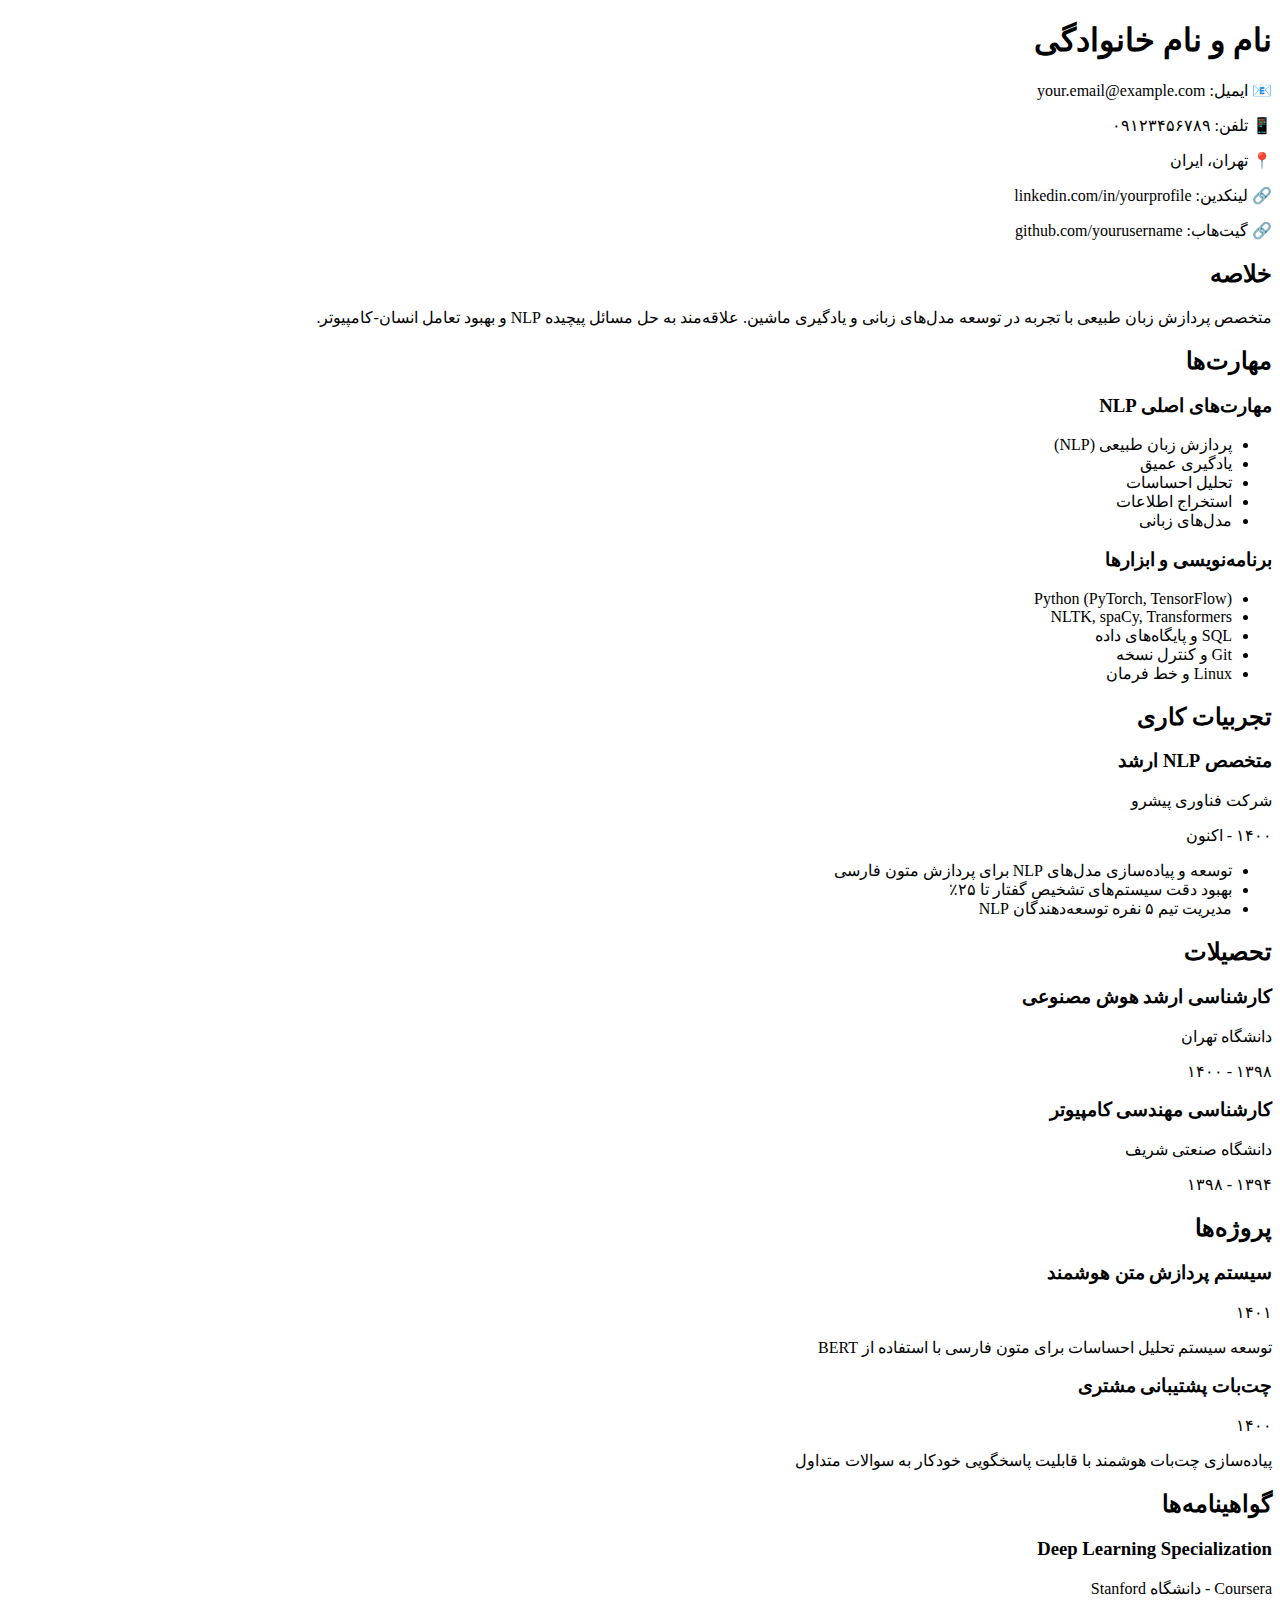
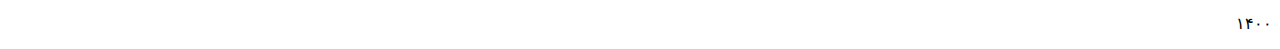
==== commit 39958f2a: "Update index.html" ====
--- a/index.html
+++ b/index.html
@@ -1,197 +1,106 @@
 <!DOCTYPE html>
-<html lang="fa" dir="rtl">  <head>
+<html lang="fa" dir="rtl">
+<head>
     <meta charset="UTF-8">
     <meta name="viewport" content="width=device-width, initial-scale=1.0">
-    <meta name="description" content="رزومه آنلاین [نام شما]، متخصص پردازش زبان طبیعی (NLP). شامل مهارت‌ها، تجربیات کاری، پروژه‌ها و تحصیلات.">
-    <meta name="keywords" content="رزومه, NLP, پردازش زبان طبیعی, یادگیری ماشین, پایتون, [نام شما], هوش مصنوعی">
-    <title>رزومه هومن عباسی - متخصص NLP</title>
-    <link rel="stylesheet" href="https://cdn.jsdelivr.net/gh/rastikerdar/vazirmatn@v33.003/Vazirmatn-font-face.css"> <link rel="stylesheet" href="./style.css">
-    </head>
+    <title>رزومه متخصص NLP</title>
+    <link rel="stylesheet" href="styles.css">
+</head>
+<body>
+    <main class="resume-container">
+        <header class="resume-header">
+            <h1>نام و نام خانوادگی</h1>
+            <div class="contact-info">
+                <p>📧 ایمیل: your.email@example.com</p>
+                <p>📱 تلفن: ۰۹۱۲۳۴۵۶۷۸۹</p>
+                <p>📍 تهران، ایران</p>
+                <p>🔗 لینکدین: linkedin.com/in/yourprofile</p>
+                <p>🔗 گیت‌هاب: github.com/yourusername</p>
+            </div>
+        </header>
 
-<body>
-
-    <header id="header">
-        <nav>
-            <div class="container">
-                <a href="#" class="logo">هومن عباسی</a>
-                <ul class="nav-links">
-                    <li><a href="#about">درباره من</a></li>
-                    <li><a href="#skills">مهارت‌ها</a></li>
-                    <li><a href="#experience">تجربه کاری</a></li>
-                    <li><a href="#projects">پروژه‌ها</a></li>
-                    <li><a href="#education">تحصیلات</a></li>
-                    <li><a href="#contact">تماس با من</a></li>
-                </ul>
-                <button class="menu-toggle">☰</button>
-            </div>
-        </nav>
-    </header>
-
-    <main>
-        <section id="hero" class="hero-section">
-            <div class="container">
-                <h1>[نام شما]</h1>
-                <h2>متخصص پردازش زبان طبیعی (NLP)</h2>
-                <p class="tagline">محقق و توسعه‌دهنده مشتاق در حوزه‌ی پردازش زبان طبیعی (NLP) با تمرکز بر ساخت مدل‌های زبانی هوشمند و کاربردی‌سازی زبان انسانی در دنیای ماشین‌ها.</p>
-                <a href="#contact" class="btn btn-primary">تماس با من</a>
-                </div>
+        <section class="summary">
+            <h2>خلاصه</h2>
+            <p>متخصص پردازش زبان طبیعی با تجربه در توسعه مدل‌های زبانی و یادگیری ماشین. علاقه‌مند به حل مسائل پیچیده NLP و بهبود تعامل انسان-کامپیوتر.</p>
         </section>
 
-        <section id="about" class="content-section">
-            <div class="container">
-                <h2><i class="fas fa-user"></i> درباره من</h2> <hr/>
-                <div class="about-content">
-                    <img src="assets/images/profile.jpg" alt="عکس پروفایل [نام شما]" class="profile-pic">
-                    <p>
-                      من یک توسعه‌دهنده و پژوهشگر مشتاق در حوزه‌ی پردازش زبان طبیعی (NLP) هستم که با علاقه‌مندی عمیق به زبان و هوش مصنوعی، به دنبال ساخت ابزارهایی هستم که درک ماشین از زبان انسان را به واقعیت نزدیک‌تر می‌کنند. آنچه مرا در این مسیر جذب کرده، توانایی NLP در تبدیل داده‌های خام متنی به بینشی قابل‌فهم و ارزشمند است.
-دوست دارم چالش‌هایی را حل کنم که نیاز به تحلیل عمیق زبان، طراحی مدل‌های زبانی مؤثر، و بهینه‌سازی تعامل بین انسان و ماشین دارند. هدفم این است که از تکنیک‌های پیشرفته یادگیری ماشین و مدل‌های زبان بزرگ (LLMs) برای توسعه راه‌حل‌هایی نوآورانه استفاده کنم که در دنیای واقعی کاربرد داشته باشند.      </p>
+        <section class="skills">
+            <h2>مهارت‌ها</h2>
+            <div class="skills-container">
+                <div class="skill-category">
+                    <h3>مهارت‌های اصلی NLP</h3>
+                    <ul>
+                        <li>پردازش زبان طبیعی (NLP)</li>
+                        <li>یادگیری عمیق</li>
+                        <li>تحلیل احساسات</li>
+                        <li>استخراج اطلاعات</li>
+                        <li>مدل‌های زبانی</li>
+                    </ul>
+                </div>
+                <div class="skill-category">
+                    <h3>برنامه‌نویسی و ابزارها</h3>
+                    <ul>
+                        <li>Python (PyTorch, TensorFlow)</li>
+                        <li>NLTK, spaCy, Transformers</li>
+                        <li>SQL و پایگاه‌های داده</li>
+                        <li>Git و کنترل نسخه</li>
+                        <li>Linux و خط فرمان</li>
+                    </ul>
                 </div>
             </div>
         </section>
 
-        <section id="skills" class="content-section bg-light"> <div class="container">
-                <h2><i class="fas fa-cogs"></i> مهارت‌ها</h2> <hr/>
-                <p>مهارت‌های کلیدی من شامل پردازش زبان طبیعی (NLP)، یادگیری ماشین، تحلیل داده‌های متنی، و توسعه مدل‌های زبان بزرگ (LLMs) است. به‌ویژه در زمینه‌های تحلیل احساسات، طبقه‌بندی متن، و بهینه‌سازی مدل‌های زبانی تجربه دارم. همچنین با ابزارهای مختلف مانند Python، TensorFlow، PyTorch و NLTK آشنا هستم و به‌طور مداوم در حال به‌روز رسانی دانش خود در این حوزه پرتحول هستم.
-
-</p>
-                <div class="skills-grid">
-                    <div class="skill-category">
-                        <h3>زبان‌های برنامه‌نویسی</h3>
-                        <ul>
-                            <li>پایتون (Python)</li>
-                            <li>SQL</li>
-                            </ul>
-                    </div>
-                    <div class="skill-category">
-                        <h3>کتابخانه‌ها و فریمورک‌های NLP/ML</h3>
-                        <ul>
-                            <li>Hugging Face Transformers</li>
-                            <li>spaCy</li>
-                            <li>NLTK</li>
-                            <li>Scikit-learn</li>
-                            <li>TensorFlow / Keras</li>
-                            </ul>
-                    </div>
-                    <div class="skill-category">
-                        <h3>تکنیک‌های NLP</h3>
-                        <div class="skill-item">
-                            <span class="skill-name">تحلیل احساسات (Sentiment Analysis)</span>
-                            <div class="skill-bar"><div class="skill-level" style="width: 90%;"></div></div>
-                        </div>
-                        <div class="skill-item">
-                            <span class="skill-name">تشخیص موجودیت‌های نامدار (NER)</span>
-                            <div class="skill-bar"><div class="skill-level" style="width: 85%;"></div></div>
-                        </div>
-                        <div class="skill-item">
-                             <span class="skill-name">مدل‌سازی موضوعی (Topic Modeling)</span>
-                            <div class="skill-bar"><div class="skill-level" style="width: 80%;"></div></div>
-                        </div>
-                         <div class="skill-item">
-                             <span class="skill-name">ترجمه ماشینی (Machine Translation)</span>
-                             <div class="skill-bar"><div class="skill-level" style="width: 75%;"></div></div>
-                        </div>
-                        </div>
-                    <div class="skill-category">
-                        <h3>ابزارها و پلتفرم‌ها</h3>
-                        <ul>
-                            <li>Git / GitHub</li>
-                            <li>Docker</li>
-                            <li>Jupyter Notebooks</li>
-                            </ul>
-                    </div>
-                </div>
-                </div>
-        </section>
-
-        <section id="experience" class="content-section">
-            <div class="container">
-                <h2><i class="fas fa-briefcase"></i> تجربه کاری</h2> <hr/>
-                <div class="timeline">
-                    <div class="timeline-item">
-                        <div class="timeline-content">
-                            <h3>[عنوان شغلی شما]</h3>
-                            <p class="company">[نام شرکت] | [مکان] | [تاریخ شروع] - [تاریخ پایان یا 'اکنون']</p>
-                            <ul>
-                                <li>[با استفاده از افعال کنشی (Action Verbs) دستاوردهای خود را شرح دهید. مثال: طراحی و پیاده‌سازی یک مدل NER برای استخراج اطلاعات کلیدی از متون حقوقی.]</li>
-                                <li>[در صورت امکان، نتایج را کمی کنید. مثال: کاهش زمان پردازش اسناد به میزان ۳۰٪ با استفاده از تکنیک‌های بهینه‌سازی NLP.]</li>
-                                <li>[تکنولوژی‌ها و ابزارهای اصلی که استفاده کردید را ذکر کنید.]</li>
-                                </ul>
-                        </div>
-                    </div>
-                    <div class="timeline-item">
-                        <div class="timeline-content">
-                            <h3>[عنوان شغلی قبلی]</h3>
-                            <p class="company">[نام شرکت قبلی] | [مکان] | [تاریخ شروع] - [تاریخ پایان]</p>
-                            <ul>
-                                <li>[دستاورد ۱]</li>
-                                <li>[دستاورد ۲]</li>
-                                </ul>
-                        </div>
-                    </div>
-                </div>
+        <section class="experience">
+            <h2>تجربیات کاری</h2>
+            <div class="experience-item">
+                <h3>متخصص NLP ارشد</h3>
+                <p class="company">شرکت فناوری پیشرو</p>
+                <p class="date">۱۴۰۰ - اکنون</p>
+                <ul>
+                    <li>توسعه و پیاده‌سازی مدل‌های NLP برای پردازش متون فارسی</li>
+                    <li>بهبود دقت سیستم‌های تشخیص گفتار تا ۲۵٪</li>
+                    <li>مدیریت تیم ۵ نفره توسعه‌دهندگان NLP</li>
+                </ul>
             </div>
         </section>
 
-        <section id="projects" class="content-section bg-light">
-            <div class="container">
-                <h2><i class="fas fa-project-diagram"></i> پروژه‌ها</h2> <hr/>
-                <div class="projects-grid">
-                    <div class="project-card">
-                        <img src="assets/images/project1.png" alt="تصویر پروژه ۱">
-                        <div class="project-info">
-                            <h3>[عنوان پروژه ۱]</h3>
-                            <p>[توضیح مختصری درباره پروژه، چالش آن و راهکار NLP ارائه شده.]</p>
-                            <p><strong>تکنولوژی‌ها:</strong> [Python, spaCy, Flask, ...]</p>
-                            <div class="project-links">
-                                <a href="[لینک GitHub Repo]" target="_blank" class="btn btn-secondary">کد منبع (GitHub)</a>
-                                </div>
-                        </div>
-                    </div>
-                    <div class="project-card">
-                        </div>
-                </div>
+        <section class="education">
+            <h2>تحصیلات</h2>
+            <div class="education-item">
+                <h3>کارشناسی ارشد هوش مصنوعی</h3>
+                <p class="university">دانشگاه تهران</p>
+                <p class="date">۱۳۹۸ - ۱۴۰۰</p>
+            </div>
+            <div class="education-item">
+                <h3>کارشناسی مهندسی کامپیوتر</h3>
+                <p class="university">دانشگاه صنعتی شریف</p>
+                <p class="date">۱۳۹۴ - ۱۳۹۸</p>
             </div>
         </section>
 
-        <section id="education" class="content-section">
-            <div class="container">
-                <h2><i class="fas fa-graduation-cap"></i> تحصیلات و گواهینامه‌ها</h2> <hr/>
-                 <div class="education-item">
-                     <h3>[نام مدرک تحصیلی] در [رشته تحصیلی]</h3>
-                     <p class="institution">[نام دانشگاه/موسسه] | [شهر] | [سال فارغ‌التحصیلی]</p>
-                     </div>
-                  <div class="education-item">
-                     <h3>[نام گواهینامه یا دوره آنلاین]</h3>
-                     <p class="institution">[نام موسسه ارائه‌دهنده] | [سال دریافت]</p>
-                     </div>
-                 </div>
+        <section class="projects">
+            <h2>پروژه‌ها</h2>
+            <div class="project-item">
+                <h3>سیستم پردازش متن هوشمند</h3>
+                <p class="date">۱۴۰۱</p>
+                <p>توسعه سیستم تحلیل احساسات برای متون فارسی با استفاده از BERT</p>
+            </div>
+            <div class="project-item">
+                <h3>چت‌بات پشتیبانی مشتری</h3>
+                <p class="date">۱۴۰۰</p>
+                <p>پیاده‌سازی چت‌بات هوشمند با قابلیت پاسخگویی خودکار به سوالات متداول</p>
+            </div>
         </section>
 
-        <section id="contact" class="content-section bg-light">
-            <div class="container">
-                <h2><i class="fas fa-envelope"></i> تماس با من</h2> <hr/>
-                <p>[یک پیام کوتاه برای تشویق به تماس یا همکاری]</p>
-                <div class="contact-info">
-                     <p><i class="fas fa-envelope"></i> ایمیل: <a href="mailto:your.email@example.com">your.email@example.com</a></p>
-                     <p><i class="fab fa-linkedin"></i> لینکدین: <a href="[لینک پروفایل لینکدین شما]" target="_blank">پروفایل لینکدین</a></p>
-                     <p><i class="fab fa-github"></i> گیت‌هاب: <a href="[لینک پروفایل گیت‌هاب شما]" target="_blank">پروفایل گیت‌هاب</a></p>
-                     </div>
-
-                </div>
+        <section class="certifications">
+            <h2>گواهینامه‌ها</h2>
+            <div class="certification-item">
+                <h3>Deep Learning Specialization</h3>
+                <p>Coursera - دانشگاه Stanford</p>
+                <p class="date">۱۴۰۰</p>
+            </div>
         </section>
     </main>
-
-    <footer id="footer">
-        <div class="container">
-            <p>&copy; [سال جاری میلادی] [نام شما]. تمامی حقوق محفوظ است.</p>
-            <div class="social-links">
-                 <a href="[لینک لینکدین]" target="_blank" aria-label="LinkedIn"><i class="fab fa-linkedin"></i></a>
-                 <a href="[لینک گیت‌هاب]" target="_blank" aria-label="GitHub"><i class="fab fa-github"></i></a>
-                 </div>
-        </div>
-    </footer>
-
-    <script src="./script.js"></script>
+    <script src="script.js"></script>
 </body>
-
 </html>
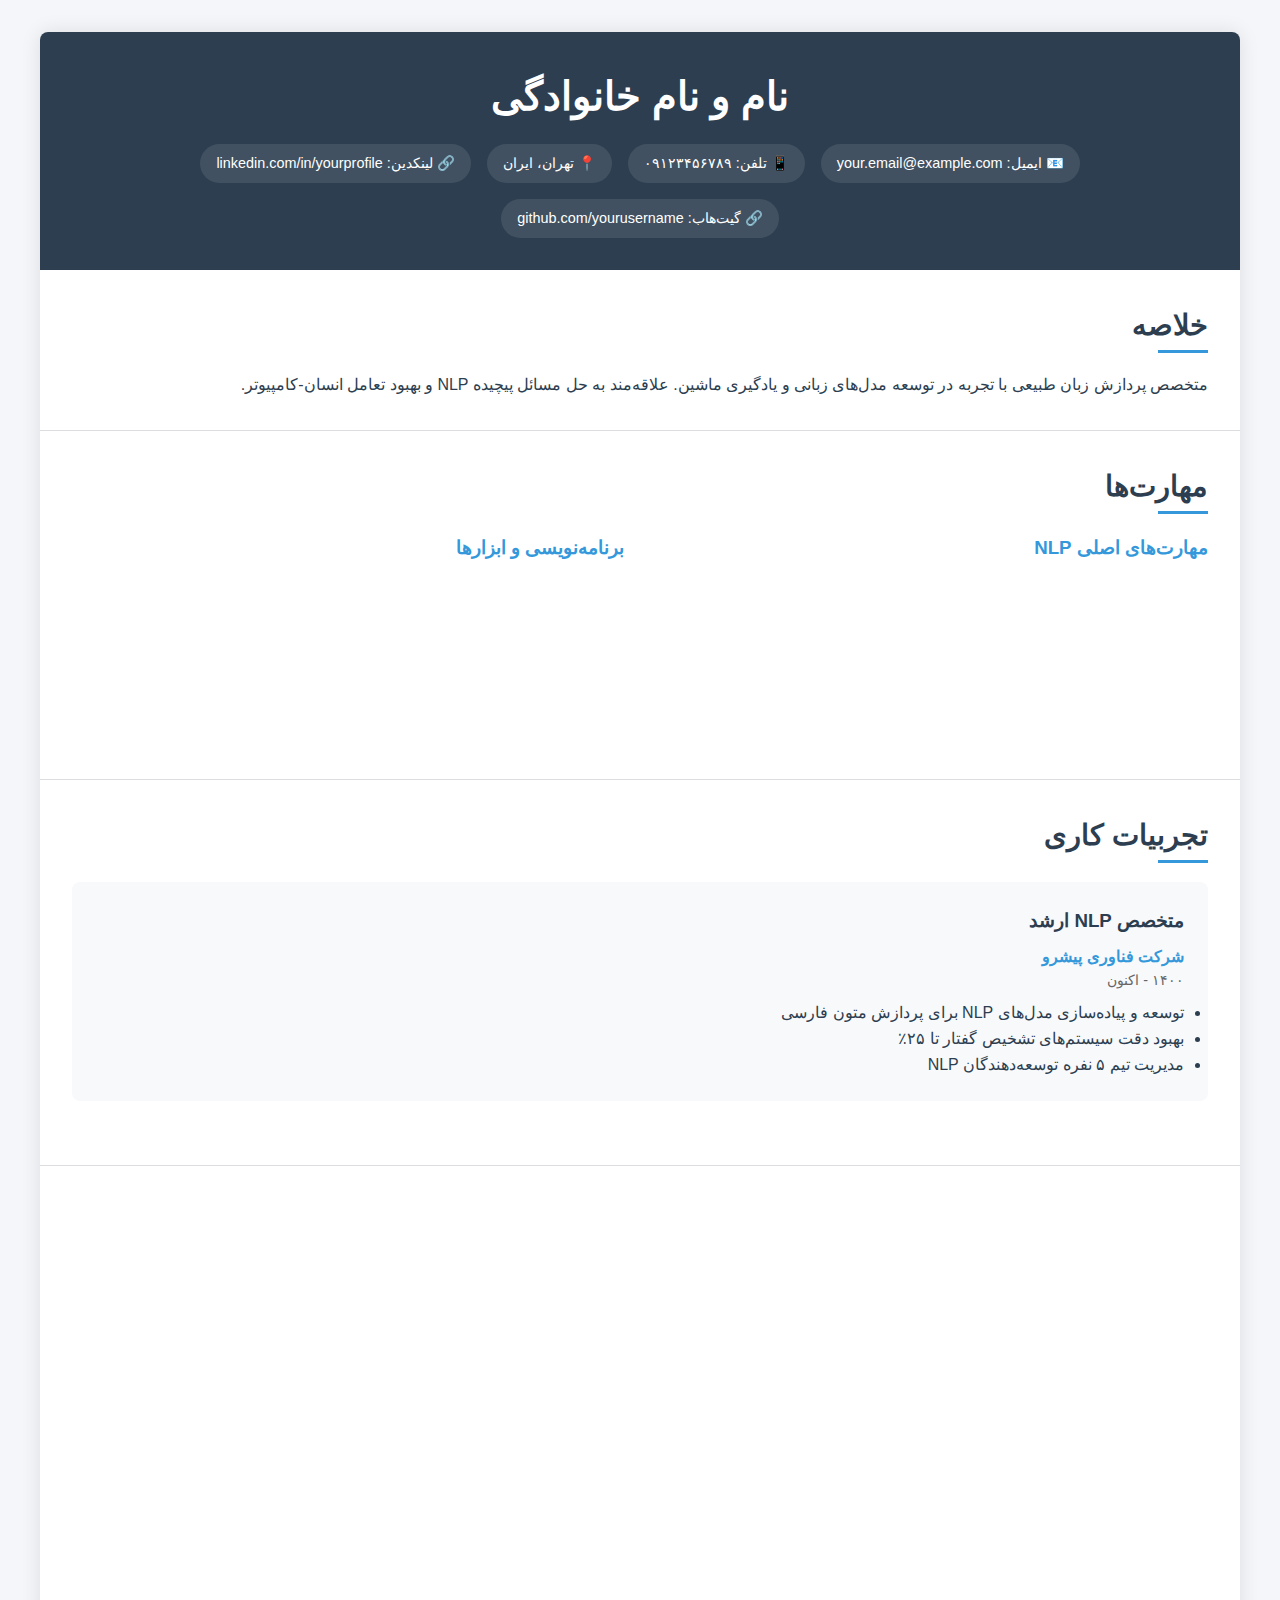
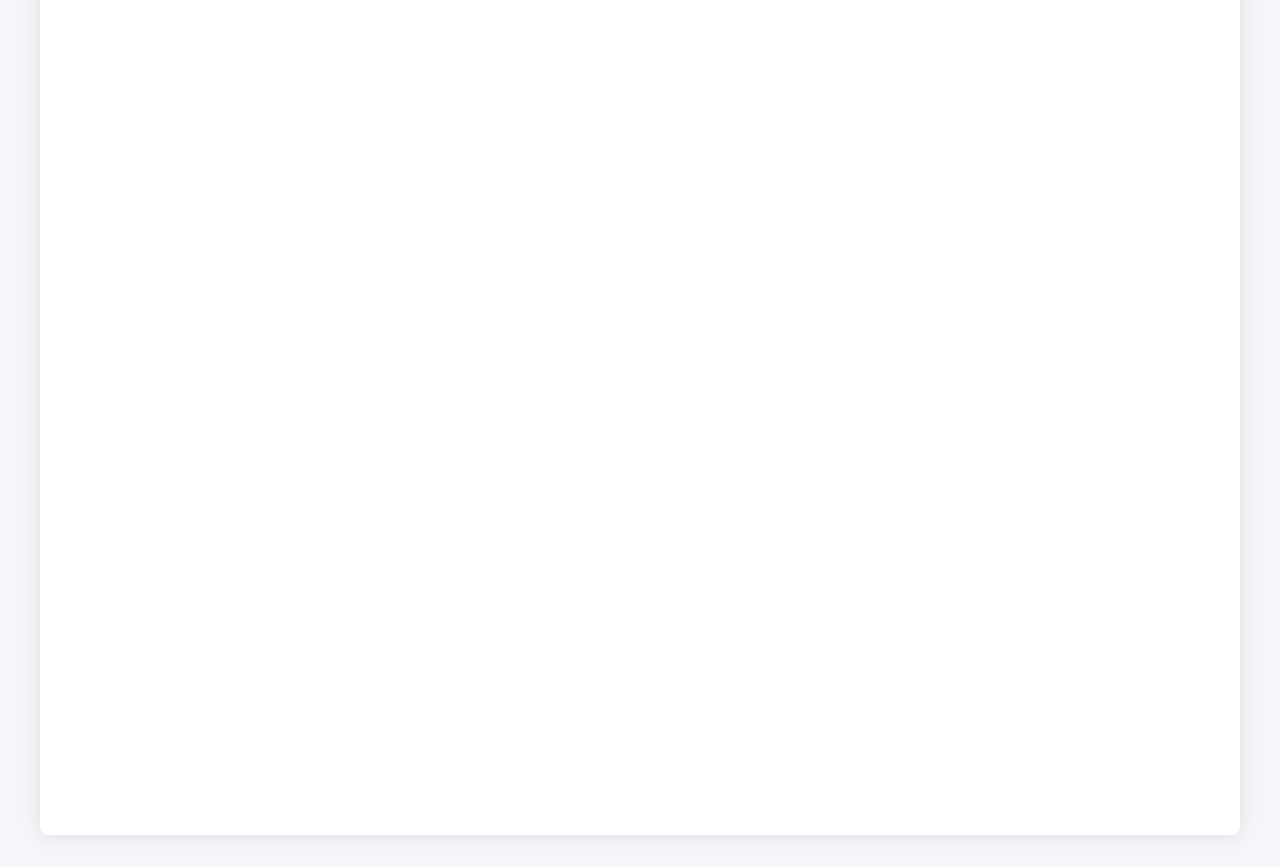
==== commit 1df2ac84: "Update index.html" ====
--- a/index.html
+++ b/index.html
@@ -4,7 +4,7 @@
     <meta charset="UTF-8">
     <meta name="viewport" content="width=device-width, initial-scale=1.0">
     <title>رزومه متخصص NLP</title>
-    <link rel="stylesheet" href="styles.css">
+    <link rel="stylesheet" href="style.css">
 </head>
 <body>
     <main class="resume-container">
--- a/style.css
+++ b/style.css
@@ -0,0 +1,195 @@
+/* متغیرهای CSS برای مدیریت بهتر رنگ‌ها و فونت‌ها */
+:root {
+    --primary-color: #2c3e50;
+    --secondary-color: #3498db;
+    --background-color: #f5f6fa;
+    --text-color: #2c3e50;
+    --border-color: #dcdde1;
+    --section-padding: 2rem;
+    --border-radius: 8px;
+}
+
+/* تنظیمات پایه و ریست */
+* {
+    margin: 0;
+    padding: 0;
+    box-sizing: border-box;
+}
+
+body {
+    font-family: 'Vazirmatn', 'Tahoma', sans-serif;
+    line-height: 1.6;
+    background-color: var(--background-color);
+    color: var(--text-color);
+    padding: 2rem;
+}
+
+/* کانتینر اصلی رزومه */
+.resume-container {
+    max-width: 1200px;
+    margin: 0 auto;
+    background-color: white;
+    box-shadow: 0 0 20px rgba(0, 0, 0, 0.1);
+    border-radius: var(--border-radius);
+    overflow: hidden;
+}
+
+/* هدر رزومه */
+.resume-header {
+    background-color: var(--primary-color);
+    color: white;
+    padding: var(--section-padding);
+    text-align: center;
+}
+
+.resume-header h1 {
+    font-size: 2.5rem;
+    margin-bottom: 1rem;
+}
+
+.contact-info {
+    display: flex;
+    flex-wrap: wrap;
+    justify-content: center;
+    gap: 1rem;
+    margin-top: 1rem;
+}
+
+.contact-info p {
+    background-color: rgba(255, 255, 255, 0.1);
+    padding: 0.5rem 1rem;
+    border-radius: 20px;
+    font-size: 0.9rem;
+}
+
+/* بخش‌های اصلی */
+section {
+    padding: var(--section-padding);
+    border-bottom: 1px solid var(--border-color);
+}
+
+section:last-child {
+    border-bottom: none;
+}
+
+h2 {
+    color: var(--primary-color);
+    margin-bottom: 1.5rem;
+    font-size: 1.8rem;
+    position: relative;
+}
+
+h2::after {
+    content: '';
+    position: absolute;
+    bottom: -5px;
+    right: 0;
+    width: 50px;
+    height: 3px;
+    background-color: var(--secondary-color);
+}
+
+/* بخش مهارت‌ها */
+.skills-container {
+    display: grid;
+    grid-template-columns: repeat(auto-fit, minmax(250px, 1fr));
+    gap: 2rem;
+}
+
+.skill-category h3 {
+    color: var(--secondary-color);
+    margin-bottom: 1rem;
+}
+
+.skill-category ul {
+    list-style: none;
+}
+
+.skill-category li {
+    margin-bottom: 0.5rem;
+    padding-right: 1.5rem;
+    position: relative;
+}
+
+.skill-category li::before {
+    content: '▹';
+    position: absolute;
+    right: 0;
+    color: var(--secondary-color);
+}
+
+/* بخش تجربیات */
+.experience-item, .education-item, .project-item, .certification-item {
+    margin-bottom: 2rem;
+    padding: 1.5rem;
+    background-color: #f8f9fa;
+    border-radius: var(--border-radius);
+    transition: transform 0.2s;
+}
+
+.experience-item:hover, .education-item:hover, .project-item:hover, .certification-item:hover {
+    transform: translateY(-3px);
+    box-shadow: 0 5px 15px rgba(0, 0, 0, 0.1);
+}
+
+.experience-item h3, .education-item h3, .project-item h3 {
+    color: var(--primary-color);
+    margin-bottom: 0.5rem;
+}
+
+.company, .university {
+    color: var(--secondary-color);
+    font-weight: bold;
+}
+
+.date {
+    color: #666;
+    font-size: 0.9rem;
+    margin-bottom: 0.5rem;
+}
+
+/* استایل‌های پاسخگو */
+@media (max-width: 768px) {
+    body {
+        padding: 1rem;
+    }
+
+    .contact-info {
+        flex-direction: column;
+        align-items: center;
+    }
+
+    .skills-container {
+        grid-template-columns: 1fr;
+    }
+
+    section {
+        padding: 1.5rem;
+    }
+}
+
+/* استایل‌های چاپ */
+@media print {
+    body {
+        padding: 0;
+        background-color: white;
+    }
+
+    .resume-container {
+        box-shadow: none;
+    }
+
+    .experience-item:hover, .education-item:hover, .project-item:hover, .certification-item:hover {
+        transform: none;
+        box-shadow: none;
+    }
+
+    a {
+        text-decoration: none;
+        color: var(--text-color);
+    }
+
+    section {
+        page-break-inside: avoid;
+    }
+}
